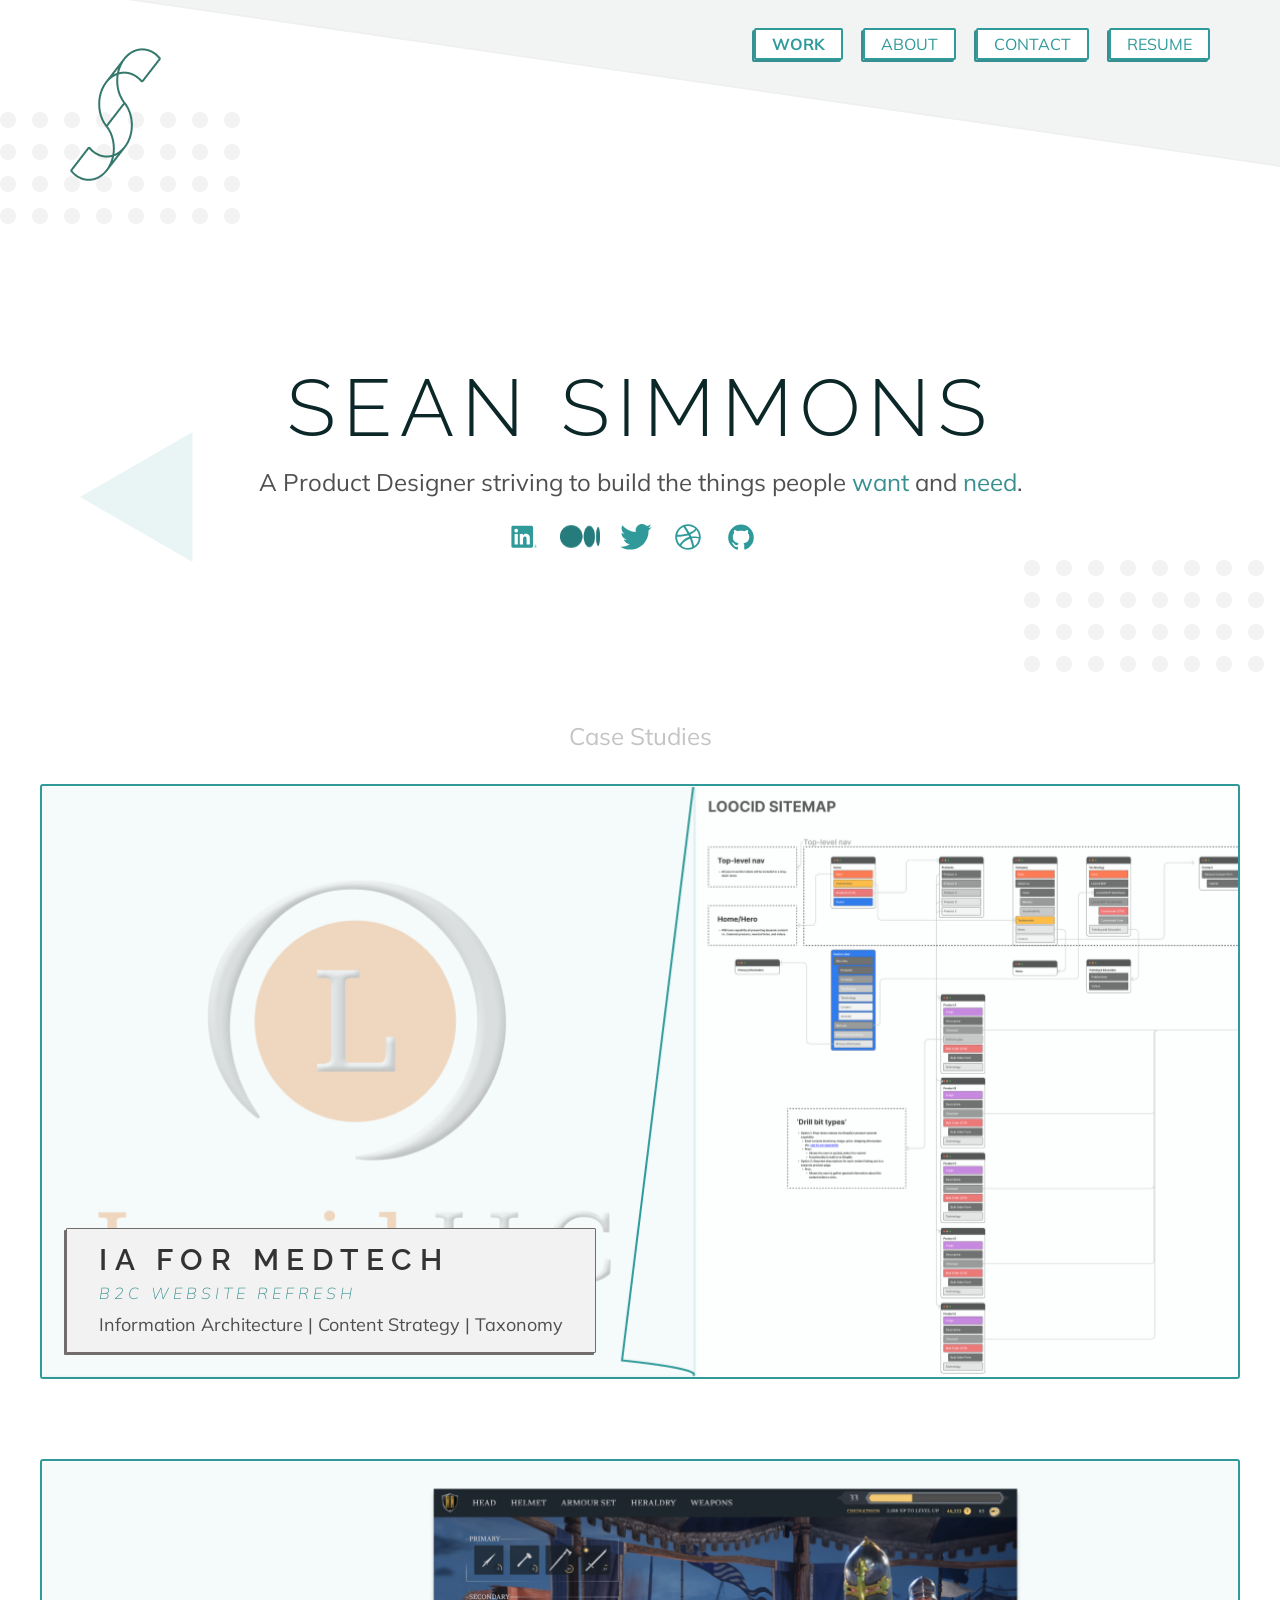
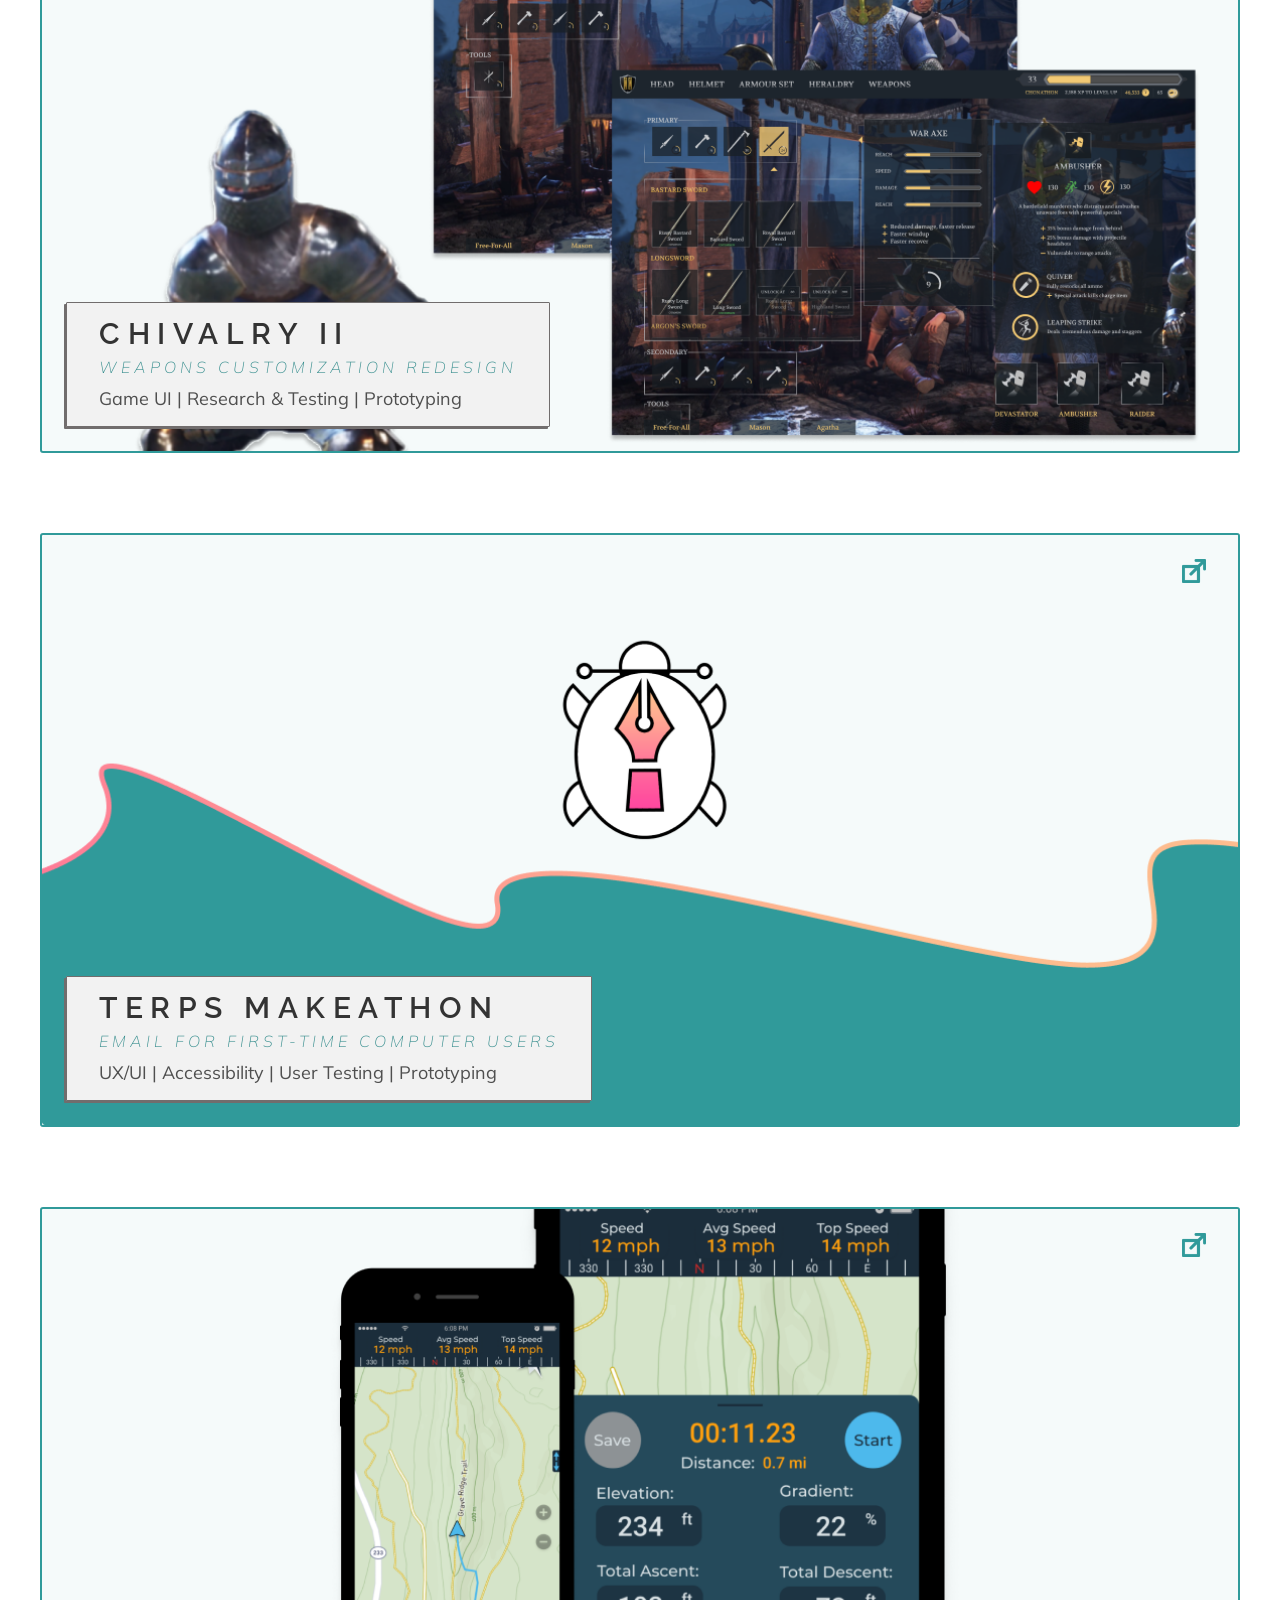
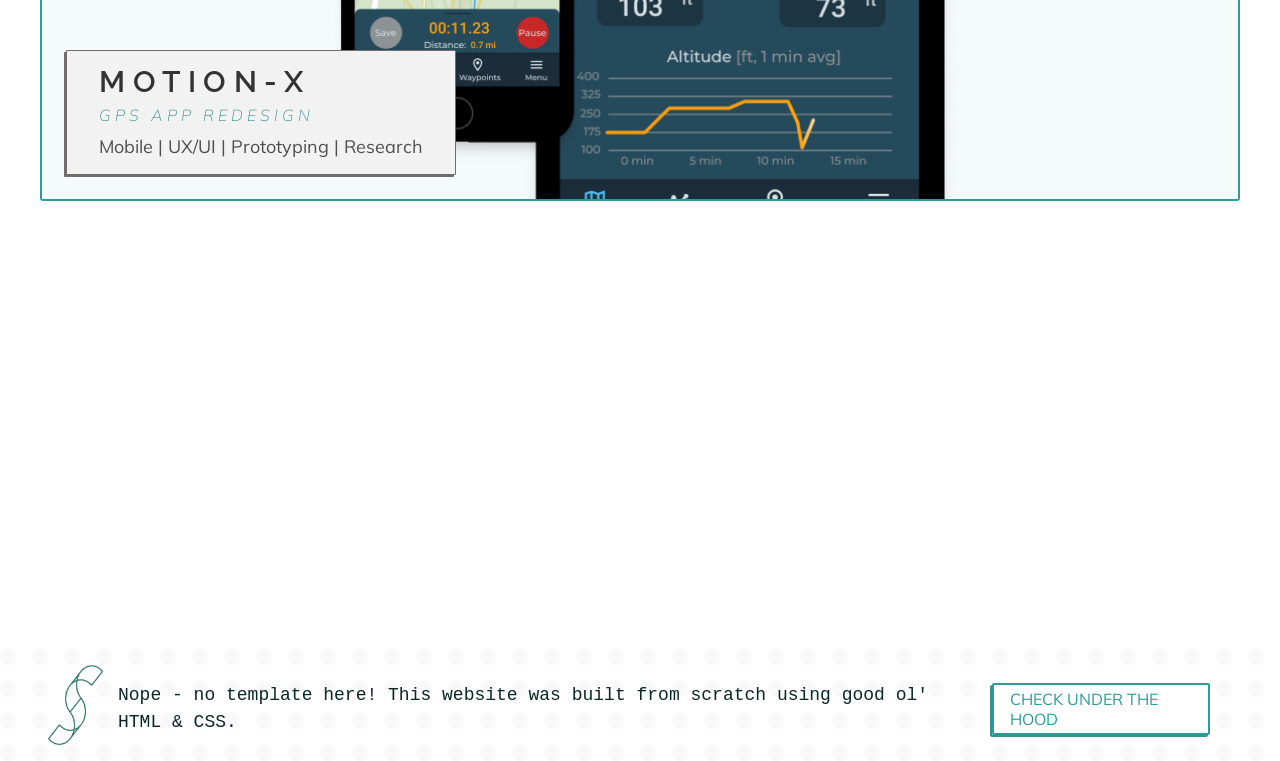
==== index.html @ ad458b0e "loocid thumb" ====
<!DOCTYPE html>
<html lang="en">
    <head>
        <meta charset="UTF-8">
        <meta http-equiv="X-UA-Compatible" content="IE=edge">
        <meta name="viewport" content="width=device-width, initial-scale=1.0, maximum-scale=1.0" />
        <title>Sean's Portfolio</title>
        <link rel="shortcut icon" type="image/jpg" href="assets/images/Worf 32x32.png"/>
        <link rel="stylesheet" href="resources/css/background.css">
        <link rel="stylesheet" href="resources/css/typography.css">
        <link rel="stylesheet" href="resources/css/styles.css">
        <link rel="preconnect" href="https://fonts.googleapis.com">
        <link rel="preconnect" href="https://fonts.gstatic.com" crossorigin>
        <link href="https://fonts.googleapis.com/css2?family=Mulish&family=Raleway&display=swap" rel="stylesheet">
    </head>
    <body>
        <img class="bg-dots" id="a" src="assets/images/background/Dots.svg" alt="">
        <!-- <img class="bg-dots" id="b" src="assets/images/background/Dots.svg" alt=""> -->
        <img class="bg-dots" id="c" src="assets/images/background/Dots.svg" alt="">

      
        <img src="assets/images/backg1round/SmallTriangle.png" class="bg-s-tri" id="e" alt="">
        <!-- <img src="assets/images/background/SmallTriangle.png" class="bg-s-tri" id="f" alt=""> -->
       
        <!-- <img src="assets/images/background/SmallTriangle.png" class="bg-s-tri" id="i" alt=""> -->
       
        <!-- <div class="bg-l-tri" id="g"><img src="assets/images/background/LargeTriangle.svg"   alt=""></div> -->
       
        <!-- <img src="assets/images/background/LargeTriangle.svg" class="bg-l-tri" id="h" alt=""> -->
        <main>
            
            <div class="nav-bg"><img src="assets/images/background/tri-container.svg" alt=""></div>
            <div class="logo from-left">
                <a href="index.html"><img src="assets/images/logos/Form and Flow.png" alt="Logo"></a>
            </div> 
                <div class="header-large from-right">                  
                   
                    <nav>
                        <a href="#work" class="button"><strong>Work</strong></a>
                        <a href="about.html" class="button">About</a>
                        <a href="mailto:seanrobinsimmons@gmail.com" class="button">Contact</a>
                        <a href="Resume/Resume-V2-220222.pdf" target="_blank"class="button">Resume</a>
                    </nav>
                </div>
            
                <div class="header-small from-right">                      <div class="logo">
                    <a href="index.html"><img src="assets/images/logos/Form and Flow.png" alt="Logo"></a>
                </div> 
                    <nav>
                        <a href="#work" class="button"><strong>Work</strong></a>
                        <a href="about.html" class="button">About</a>
                        <a href="mailto:seanrobinsimmons@gmail.com" class="button">Contact</a>
                        <a href="Resume/Porfolio-V2-220222.pdf" target="_blank"class="button">Resume</a>
                    </nav>
                </div>
                   
                <img src="assets/images/background/SmallTriangle.png" class="bg-s-tri" id="d" alt="">
                <div class="wrapper">
               
                <header>
                    <div class="splash from-top">
                        <h1>Sean Simmons</h1>
                        <p>A Product Designer striving to build the things people <span class="accent">want</span> and <span class="accent">need</span>.</p>
                        <div class="external-container">
                            <a class="external linkedin" href="https://www.linkedin.com/in/seanrobinsimmons/" target="_blank">
                            </a>
                            <a class="external medium" href="https://medium.com/@seanrobinsimmons" target="_blank">
                            </a>
                            <a class="external twitter" href="https://www.linkedin.com/in/seanrobinsimmons/" target="_blank">
                            </a>
                            <a class="external dribbble" href="https://dribbble.com/Seanathon" target="_blank"></a>
                            </a>
                            <a class="external github" href="https://github.com/Chonathon" target="_blank">
                            </a>
                        </div>
                    </div>
                </header>

        
        <!-- Case Studies -->
        <div id="work" class="wrapper fade-in">
            <div class="container">
                <p class="work-title">Case Studies</p>
            </div>
        </div>
            <div class="case-studies  fade-in" id="work">
       
    <!-- IAforMedtech -->
    <div id="chiv" class="thumbnail-container">
        <a href="chivalry.html">
            <img class="thumbnail" src="assets/images/CaseStudyThumbs/ia-for-medtech.png" alt="Chivalry 2 Menu Redesign">
            <div class="cs-title-card">
                <h2>IA for MedTech</h2>
                <h3>B2C website refresh</h3>
                <p>Information Architecture | Content Strategy | Taxonomy</p>
            </div>
        </a>
        <div class="cs-title-card-mobile">
            <h2>IA for MedTech</h2>
            <h3>B2C website refresh</h3>
            <p>Game UI | Research & Testing | Prototyping</p>
        </div>

    </div>





    <!-- Chivalry -->
                <div id="chiv" class="thumbnail-container">
                    <a href="chivalry.html">
                        <img class="thumbnail" src="assets/images/CaseStudyThumbs/ChivalryThumb.png" alt="Chivalry 2 Menu Redesign">
                        <div class="cs-title-card">
                            <h2>Chivalry II</h2>
                            <h3>Weapons Customization Redesign</h3>
                            <p>Game UI | Research & Testing | Prototyping</p>
                        </div>
                    </a>
                    <div class="cs-title-card-mobile">
                        <h2>Chivalry II</h2>
                        <h3>Weapons Customization Redesign</h3>
                        <p>Game UI | Research & Testing | Prototyping</p>
                    </div>

                </div>
                <div id="makeathon" class="thumbnail-container">

                    <img src="assets/images/icons/external_link.png" class="external-cs">

                    <a href="https://medium.com/@seanrobinsimmons/2021-terps-makeathon-3b9bfa6f2d5c" target="_blank">

                     

                        <img class="thumbnail" src="assets/images/CaseStudyThumbs/MakeathonThumb.png" alt="2021 Terps Makeathon">
                        <div class="cs-title-card">
                            <h2>Terps Makeathon</h2>
                            <h3>Email for first-time computer users</h3>
                            <p>UX/UI | Accessibility | User Testing | Prototyping</p>
                        </div>
                    </a>
                    <div class="cs-title-card-mobile">
                        <h2>Terps Makeathon</h2>
                        <h3>Email for first-time computer users</h3>
                        <p>UX/UI | Accessibility | User Testing | Prototyping</p>
                    </div>
                </div>
                <div id="motion-x" class="thumbnail-container">

                    <a href="https://medium.com/@seanrobinsimmons/motion-x-gps-redesign-62332f070042" target="_blank">

                        <img src="assets/images/icons/external_link.png" class="external-cs">

                        <img class="thumbnail" src="assets/images/CaseStudyThumbs/MotionXThumb.png" alt="Motion X Redesign">
                        <div class="cs-title-card">
                            <h2>Motion-X</h2>
                            <h3>GPS App Redesign</h3>
                            <p>Mobile | UX/UI | Prototyping | Research</p>
                        </div>
                    </a>
                    <div class="cs-title-card-mobile">
                        <h2>Motion-X</h2>
                        <h3>GPS App Redesign</h3>
                        <p>Mobile | UX/UI | Prototyping | Research</p>
                    </div>
                </div>
            </div>

          
      
        </main>

        
        <footer>

                    
            <a href="index.html"><img src="assets/images/logos/Form and Flow.png" alt="Logo"></a>
        
    
    <div class="container repo">
        
                <p>Nope - no template here! This website was built from scratch using good ol' HTML & CSS.</p>
        
                <a href="https://github.com/Chonathon/portfolio.github.io" class = "button" target="_blank">Check Under the Hood</a>

        </div>
    
    
    
    </footer>
    </body>
</html>
---- resources/css/background.css ----
.nav-bg {
    position: absolute;
    top: 0;
    right: 0;
}


@media screen and (max-width: 1400px) {
    .nav-bg {
      width: 90%;
    }
}
@media screen and (max-width: 1200px) {
    .nav-bg {
        width: 100%;  
    }
}

@media screen and (max-width: 1000px) {
    .nav-bg {
        display: none;
    }
}

    /* add to bottom nav */



.bg-dots {
    background: url("../../assets/images/background/Dots.svg") no-repeat;
    position: absolute;
    overflow: hidden;
    
}

#a {
    top: 7em;
}
#b {
    top: 150em;
}
#c {
    right: 0;
    top: 35em;
}

@media screen and (max-width: 750px) {
    #c {
        right: 0;
        top: 47em;
    }
}

.bg-s-tri {
    background: url("../../assets/images/background/SmallTriangle.svg") no-repeat;
    position: absolute;
    overflow: hidden;
}

#d {
    left: 10em;
    top: 27em;
}
@media screen and (max-width: 1400px) {
    #d {
        left: 5em;
    }
}
@media screen and (max-width: 1200px) {
    #d {
        left:2em;
    }
}
@media screen and (max-width: 1075px) {
    #d {
        display: none;
    }
}

#e {
    right: 10em;
    top: 50em;
}

#f {
    left: 10em;
    top: 127em;

}

#i {
    left: 10em;
    top: 185em;
}

.bg-l-tri {
    background: url("../../assets/images/background/LargeTriangle.svg") no-repeat;
    position: absolute;
    background-size: contain;
    overflow: hidden;
    width: 100%;
}

#g {
    top: 70em;
    left: 35px;
}

#h {
    top: 130em;
    right: 0;
}
---- resources/css/typography.css ----
/*================================================================
Typography */
h1, h2, h3, h4, h5, p {
    line-height: 0;
    margin: 0;

}

a {
    font-family: "Mulish";
    text-decoration: none;
}

h1 {
    position:relative;
    display: inline-block;
    font-family: "Raleway";
    font-weight: 300;
    color: #0C2727;
    text-transform: uppercase;
    font-size: 5em;
    line-height: 1em;
    letter-spacing: .1em;
    margin-bottom: .2em;
    text-align: center;
}

h2 {
    font-family: "Raleway";
    text-transform: uppercase;
    font-weight: 600;
    font-size: 1.875em;
    letter-spacing: .175em;
    line-height: 1em;
    color: #333;
}

/* h3 {
    font-family: "Mulish";
    font-weight: lighter;
    text-transform: uppercase;
    letter-spacing: .25em;
    color: #398F8F;
    font-size: 1em;
    line-height: 1.5em;

} */

h3 {
    font-family: "Mulish";
    font-weight: 600;
    font-style: italic;
    text-transform: none;
    letter-spacing: 0;
    color: #398F8F;
    font-size: 1.125em;
    margin-bottom: .5em;
    line-height: 1.5em;

}

h4 {
    font-family: "Mulish";
    font-size: 1.5em;
    color: #398F8F;
    font-style: italic;
    font-weight: 600;
    margin-bottom: .2em;
    line-height: 1.5em;
}

h5 {
    font-family: "Mulish";
    font-size: 1.25em;
    line-height: 1.5em;
    font-weight: 600;
    font-style: italic;
    color: #4F4F4F;
}

p {
    font-family: "Mulish";
    font-size: 1.125em;
    line-height: 1.5em;
    color: #4F4F4F;
}

li {
    font-family: "Mulish";
    font-size: 1.125em;
    line-height: 1.5em;
    color: #4F4F4F;
}
---- resources/css/styles.css ----
/*  */
/* Global */


html {
    box-sizing: border-box;
    scroll-behavior: smooth;
  }
  *,
  *:before,
  *:after {
    box-sizing: inherit;
    margin: 0;
    padding: 0;
    
  }

body {

    font-family: Arial;
    overflow-x: hidden;
    -webkit-font-smoothing: antialiased;
 
}

main {
    position: relative;
    margin-bottom: 10em;
    
}

.button {
    display: flex;
    justify-content: space-around;
    align-items: center;
    padding: 4px 16px 4px 16px;
    color: #309A9A;
    background-color: #fff;
    border: 2px solid #309A9A;
    border-radius: 2px;
    text-transform: uppercase;
    text-decoration: none;
    box-shadow: -2px 2px 0 -2px#C3D3D3, -2px 2px 0 #398F8F;
    z-index: 999;
}

.button:hover {
    transform: translateX(-.5px) translateY(.5px);
    box-shadow: -1.5px 1.5px 0 -2px#C3D3D3, -1.5px 1.5px 0 #398F8F;
}
.button:active {
    transform: translateX(-2px) translateY(2px);
    box-shadow: none;
}

.tooltip {
    position: relative;
  }
  
  /* Tooltip text */
  .tooltip .tooltiptext {
    visibility: hidden;
    display: flex;
    justify-content: center;
    align-items: center;
    padding: 8px 16px 8px 16px;
    background-color: #fff;
    border: 2px dotted #0C2727;
    color: #0C2727;
    border-radius: 2px;
    text-transform: none;
    width: 200px;
   
    position: absolute;
    z-index: 1;
    top: 2.5em;
    left: 0;
  }
  
  .tooltip:hover .tooltiptext {
    visibility: visible;
    transition-delay: .4s;
  }



/*================================================================
Typography */
h1, h2, h3, h4, h5, p {
    line-height: 0;
    margin: 0;

}

a {
    font-family: "Mulish";
    text-decoration: none;
}

h1 {
    position:relative;
    display: inline-block;
    font-family: "Raleway";
    font-weight: 300;
    color: #0C2727;
    text-transform: uppercase;
    font-size: 5em;
    line-height: 1em;
    letter-spacing: .1em;
    margin-bottom: .2em;
    text-align: center;
}

h2 {
    font-family: "Raleway";
    text-transform: uppercase;
    font-weight: 600;
    font-size: 1.875em;
    letter-spacing: .25em;
    line-height: 1em;
    color: #333;
}

h3 {
    font-family: "Mulish";
    font-weight: lighter;
    text-transform: uppercase;
    letter-spacing: .25em;
    color: #398F8F;
    font-size: 1em;
    line-height: 1.5em;

}

h4 {
    font-family: "Mulish";
    font-size: 1.5em;
    color: #398F8F;
    font-style: italic;
    font-weight: 600;
    margin-bottom: .2em;
    line-height: 1.5em;
}

p {
    font-family: "Mulish";
    font-size: 1.125em;
    line-height: 1.5em;
    color: #4F4F4F;
}

/*================================================================
Animation*/

/* .slide-in {
    animation-name: slide-in;
    animation-duration: 1500ms;
    transform: translateX(0px);
    animation-timing-function: cubic-bezier(.795,0,.035,1);
    transition: all 1500ms cubic-bezier(.795,0,.035,1);
   
}  */

@keyframes slide-in {
    from {
        opacity: 0;
    }

    to {
        opacity: 1;
    }
}

.from-left {
    animation-name: from-left;
    animation-duration: 1500ms;
    animation-timing-function: cubic-bezier(.795,0,.035,1);
}

@keyframes from-left {
    from {
        opacity: 0;
        transform: translateX(-10vw);
  
    }

    to {
        transform: translateX(0vw);
        opacity: 1;
    }
}


.from-top {
    animation-name: from-top;
    animation-duration: 1500ms;
    animation-timing-function: cubic-bezier(.795,0,.035,1);
}

@keyframes from-top {
    from {
        opacity: 0;
        transform: translateY(-10vw);
  
    }

    to {
        transform: translateY(0vw);
        opacity: 1;
    }
}

.from-right {
    animation-name: from-right;
    animation-duration: 1500ms;
    animation-timing-function: cubic-bezier(.795,0,.035,1);
}

@keyframes from-right {
    from {
        opacity: 0;
        transform: translateX(10vw);
  
    }

    to {
        transform: translateX(0vw);
        opacity: 1;
    }
}

.fade-in {
    animation-name: fade-in;
    animation-duration: 1500ms;
    animation-timing-function: cubic-bezier(.795,0,.035,1);
}

@keyframes fade-in {
    from {
        opacity: 0;

  
    }

    to {
        opacity: 1;
    }
} 

/* =================================================================
Desktop */

.accent {
    color:#398F8F;
} 


.wrapper {
    margin-bottom: 6em;
}

.container {
    display: flex;
    justify-content: center;
    align-items: center;
}

.header-large {
    display: flex;
    justify-content: flex-end;
    align-items: center;
    padding: 32px 70px 24px 0px;
    height: 5em;
    width: 100%;
    z-index: 999;
}


.header-small {
    display: none;
}

.cs-title-card-mobile {
    display: none;
}

.logo {
    position: absolute;
    top: 3em;
    left: 70px;
}



nav {
    display: flex;
    height: auto;
    justify-content: space-between;
    align-items: center;

}

nav > a {
    margin-right: 1.25em;
}

nav a:last-of-type {
    margin-right: 0;
}



/* Splash */
header {
    height: 12em;
    position: relative;
    display: flex;
    flex-direction: column;
    align-items: center;
    margin-top: 18em;
    margin-bottom: 8em;
}
.splash {
    position: absolute;
    display: flex;
    flex-direction: column;
    align-items: center;
}

.spash > * {
    margin-bottom: 3em;
}

.splash h1 {
    position:relative;
    display: inline-block;
    font-family: "Raleway";
    font-weight: 300;
    color: #0C2727;
    text-transform: uppercase;
    font-size: 5em;
    letter-spacing: .1em;
    margin-bottom: .2em;
    text-align: center;
}

.splash p {
    font-family: "Mulish";
    line-height: 1.5em;
    font-family: "Mulish";
    font-size: 1.5em;
    color: #4F4F4F;
    margin-bottom: .2em;
    text-align: center;
}


.external-container {
    margin-top: 1em;
}
.external {
    display: inline-block;
    width: 2em;
    height: auto;
    padding: 1em 1em;
    margin-right: 1em;
    transition: .2s;
    overflow: visible;
}
.external:hover {
    transform: translateY(-1px);
}

.linkedin {
    background: url('../../assets/images/logos/LinkedInLogo-Default.svg');
    background-position: center;
    background-size: cover;
}

.linkedin:hover {
    background-image: url('../../assets/images/logos/LinkedInLogo-Hover.svg');
}

.medium {
    background: url('../../assets/images/logos/MediumLogo-Default.svg');
    background-position: center;
    background-size: contain;
    background-repeat: no-repeat;
    width: 2.5em;
}

.medium:hover {
    background-image: url('../../assets/images/logos/MediumLogo-Hover.svg');
    background-position: center;
    background-size: contain;
    background-repeat: no-repeat;

}

.twitter {
    background: url('../../assets/images/logos/TwitterLogo-Default.svg');
    background-position: center;
    background-size: contain;
    background-repeat: no-repeat;
}

.twitter:hover {
    background-image: url('../../assets/images/logos/TwitterLogo-Hover.svg');

}

.dribbble{
    background: url('../../assets/images/logos/DribbbleLogo-Default.svg');
    background-position: center;
    background-size: cover;
}

.dribbble:hover {
    background-image: url('../../assets/images/logos/DribbbleLogo-Hover.svg');

}

.github {
    background: url('../../assets/images/logos/GitHubLogo-Default.svg');
    background-position: center;
    background-size: cover;
}

.github:hover {
    background-image: url('../../assets/images/logos/GitHubLogo-Hover.svg');
}

        

.work-title {
    font-size: 1.5em;
    color: #C4C4C4;
    letter-spacing: .05;
    margin-bottom: -4em;
    
    
}


/*================================================================
/* Case studies */

.case-studies {
    display: flex;
    flex-direction: column;
    align-items: center;
    justify-content: center;
}

.case-studies > .thumbnail-container {
    margin-bottom: 5em;
}


#motion-x {
    margin-right: 0;
}


.thumbnail-container {
    box-sizing: border-box;
    position: relative;
    max-width: 1200px;
    width: 100%;
    height: auto;
    display: block;
    overflow: hidden;
    
    background-color: white;
    border: 2px solid #309A9A;
    border-radius: 3px;
 }

 /* .thumbnail-container:hover {
    transform: translateX(2px) translateY(-2px);
    box-shadow: -2px 2px #309A9A
 } */

.cs-title-card {
    box-sizing: border-box;
    position: absolute;
    width: auto;
    height: auto;
    bottom: 1.5em;
    left: 1.5em;
    display: flex;
    flex-direction: column;
    justify-content: space-around;
    background-color: #F2F2F2;
    border: 1px solid #716D6D;
    border-radius: 1px;
    box-shadow: -2px 2px 0 #716D6D;
    padding: 1em 2em .875em 2em;
}

.cs-title-card h2,
.cs-title-card h3 {
    margin-bottom: 6px;
}

.thumbnail {
    width: 101%;
    height: auto;
    object-fit: cover;
    position: relative;
    cursor: pointer;
    display: block;
    overflow: hidden;
 }

 .thumbnail-container {
     position: relative;
 }

.thumbnail-container img {
    transition-duration: 350ms;
}

.external-cs {
    position: absolute;
    top: 1.5em;
    right: 2em;
    z-index: 999;
    /* background: url("../../assets/images/icons/external_link.png"); */
    object-fit: contain;
    object-position: center;
    width: 1.5em;
    height: auto;
}


 .thumbnail-container:hover img {
    transform: scale(1.03);
    transition-duration: 250ms;
    transition-delay: 100ms;
 }




footer {
    display: flex;
    justify-content: center;
    align-items: center;
    position: relative;
    width: 100%;
    height: 112px;
    margin-top: 23em;
    padding: 1em 70px 0 70px;
    background: url('../../assets/images/background/Dots.svg') repeat;
 }

footer .container {
    margin-bottom: .5em;
    margin-left: 3em;
}

footer a img {
    position: absolute;
    left: 3em;
    top: 1em;
    height: 80px;
    width: auto;
    margin-right: 2em;
}

 footer p {
     font-family: 'Courier New', Courier, monospace;
     color: #0C2727;
     margin-right: 1em;
 }
/*================================================================
Tablet*/

@media screen and (max-width: 800px) {
    .header-large {
        display: none;
    }

 
    .logo {
        top: .5em;
        left: 20px;
    }
    .logo img {
        height: 80px;
        width: auto;
      
    }

    header {
        margin-top: 5em;
    }

    .splash {
        
        margin-bottom: 5em;
    }


    footer .container {
        flex-direction: column;
        justify-content: space-between;
    }
    
    .header-small {
        display: flex;
        justify-content: flex-end;
        align-items: center;
        padding: 32px 35px 24px 35px;
        height: 5em;
        width: 100%;
        z-index: 999;
    }


}


/*================================================================
Mobile*/
@media screen and (max-width: 600px) {
    
    .repo {
        display: none;
    }
    .logo {
        display: none;
    }

    .header-small {
        justify-content: space-around;
        padding: 0;
        margin: 0;
        height: 5em;
        width: 100%;
        z-index: 999;
    } 
   

    .splash {
        margin-bottom: 5em;
    }

    .cs-title-card {
        display: none;
    }

    .cs-title-card-mobile {
        display: block;
        box-sizing: border-box;
        width: auto;
        height: auto;
        display: flex;
        flex-direction: column;
        justify-content: space-around;
        border-radius: 1px;
        margin: 1em 0 1em .5em;
    }

    .cs-title-card h2 {
        font-size: 1.25em;
    }

    .thumbnail-container {
        margin-bottom: 3em;
    }

}

@media screen and (max-width: 450px) {
    /* .splash {
        margin-top: 5em;
        margin-bottom: 5em;
    } */

    Header {

    }

    .splash h1 {
        font-size: 3em;

    }

    .cs-title-card {
        display: none;
    }

    .cs-title-card-mobile {
        display: block;
        box-sizing: border-box;
        width: auto;
        height: auto;
        display: flex;
        flex-direction: column;
        justify-content: space-around;
        border-radius: 1px;
        margin: 1em 0 1em .5em;
    }

    .cs-title-card-mobile h2 {
        font-size: 1.25em;
    }
}
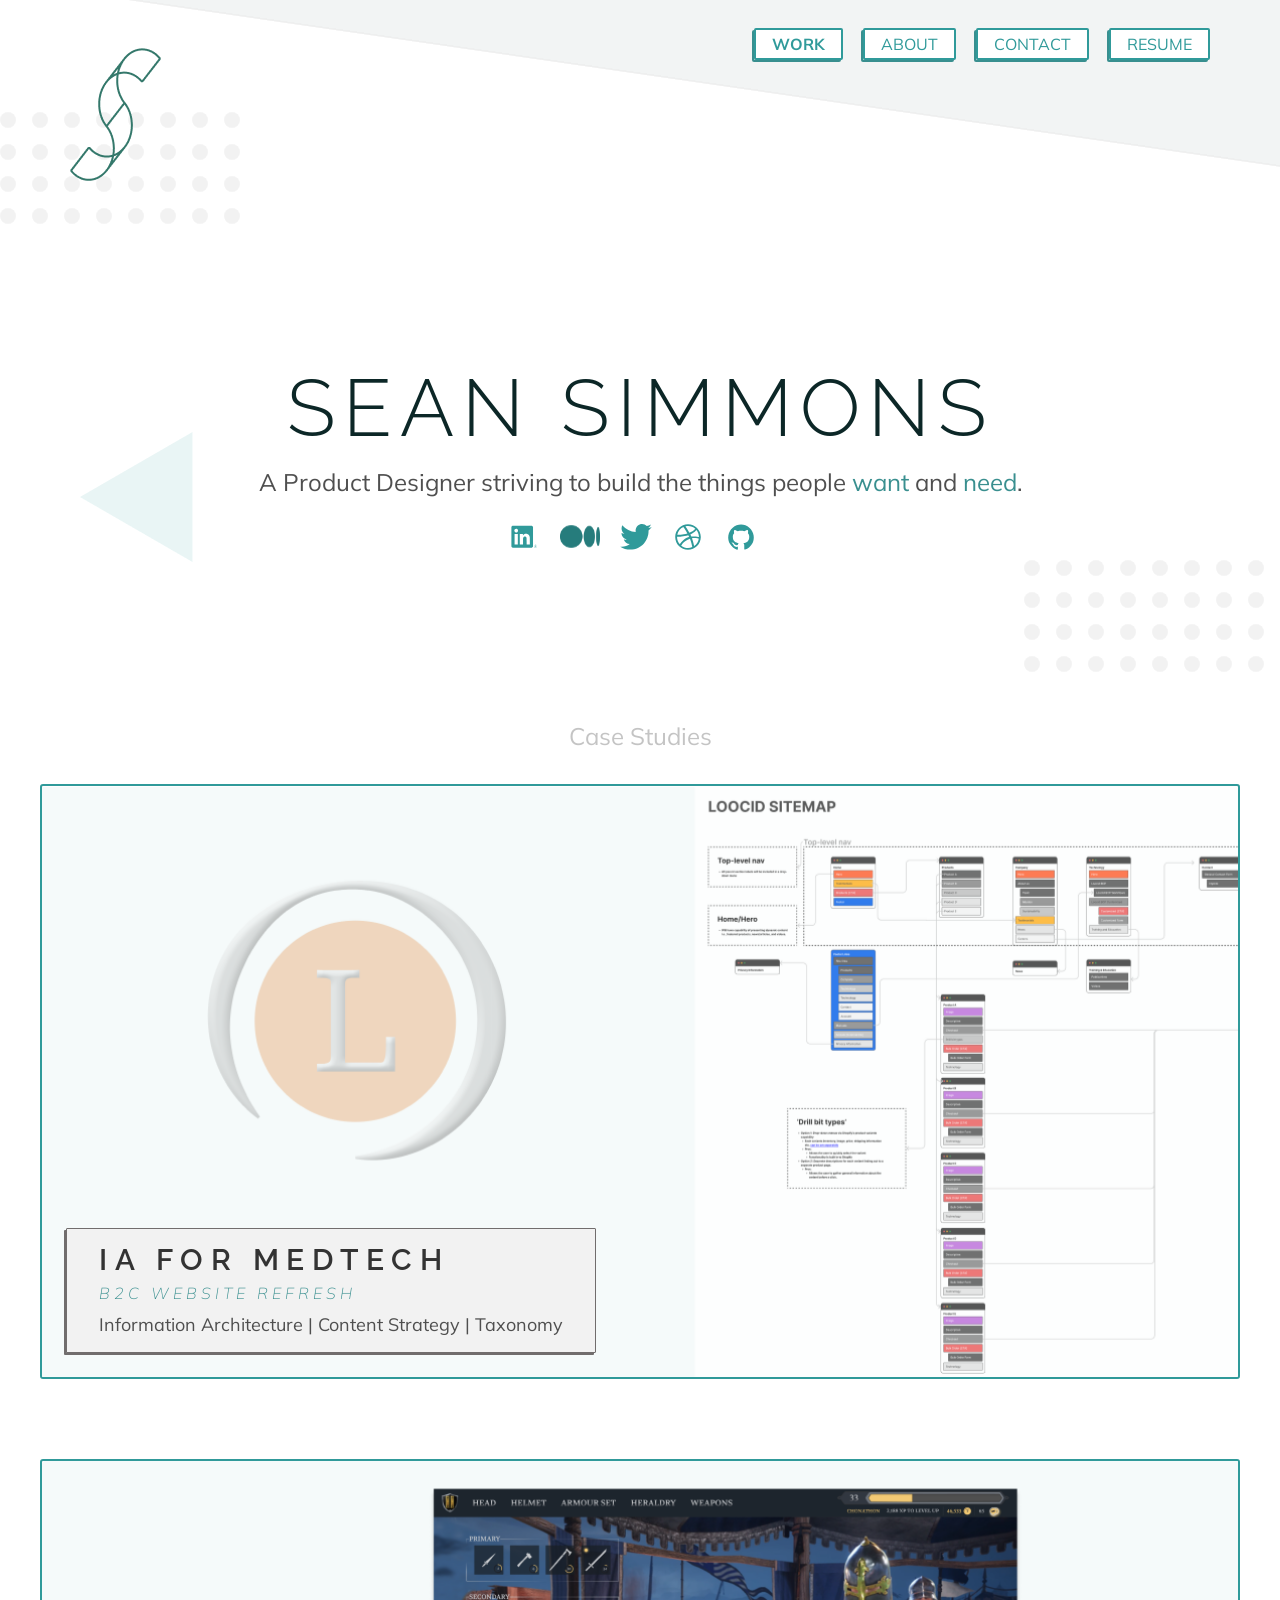
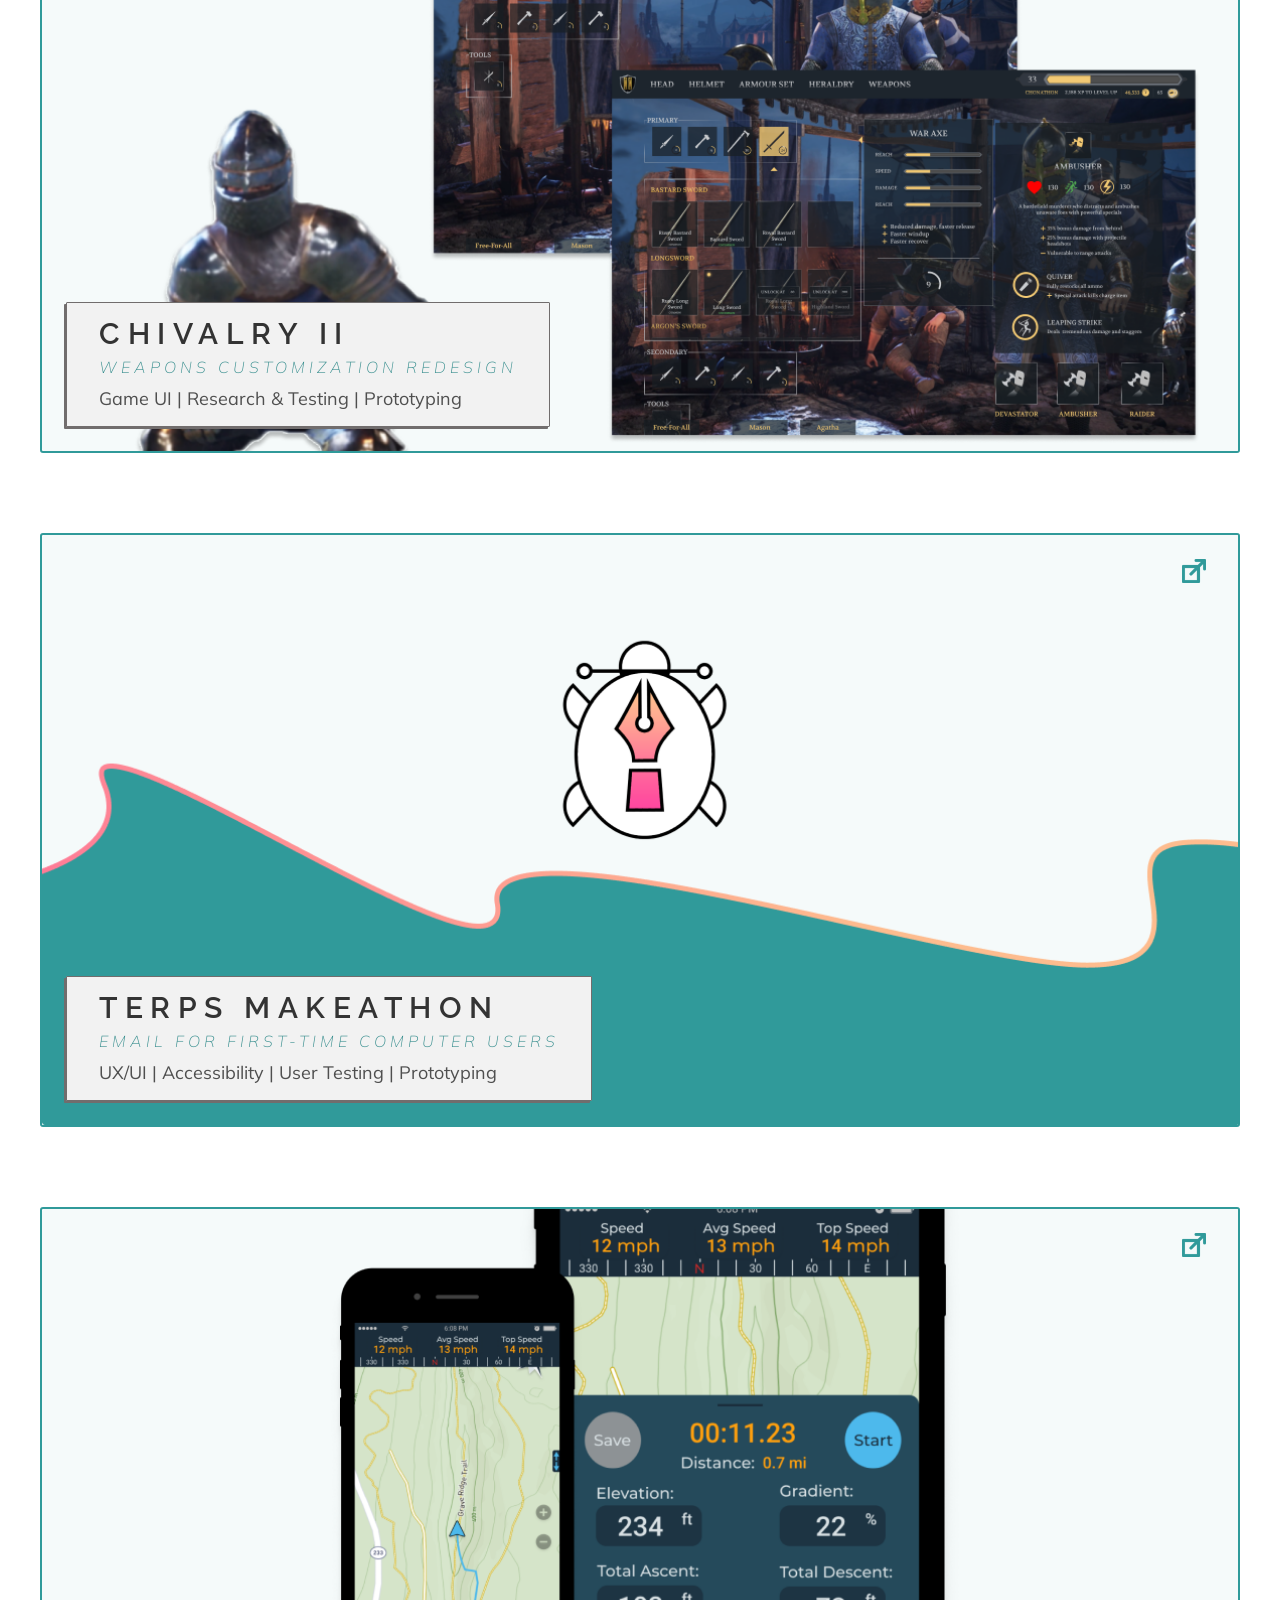
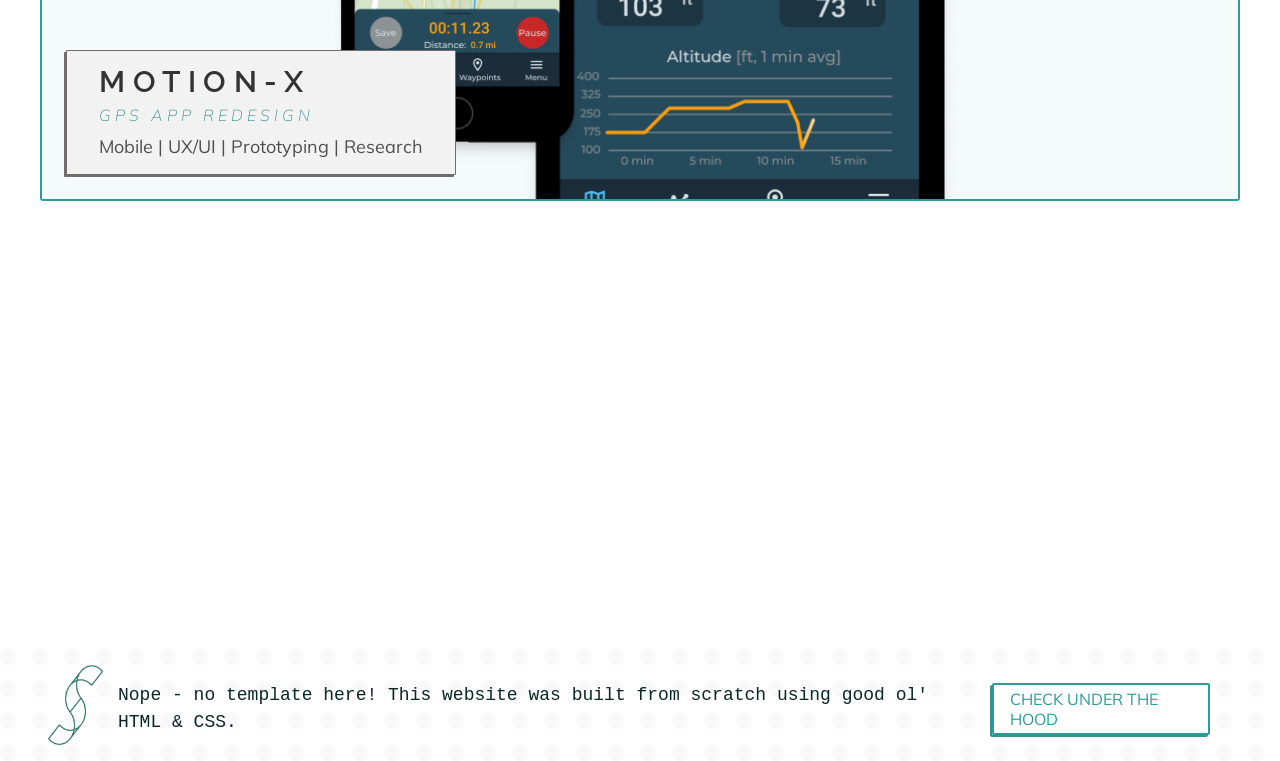
==== commit 71d7adf0: "fixed broken images" ====
--- a/index.html
+++ b/index.html
@@ -87,7 +87,7 @@
        
     <!-- IAforMedtech -->
     <div id="chiv" class="thumbnail-container">
-        <a href="chivalry.html">
+        <a href="IAforMedtech.html">
             <img class="thumbnail" src="assets/images/CaseStudyThumbs/ia-for-medtech.png" alt="Chivalry 2 Menu Redesign">
             <div class="cs-title-card">
                 <h2>IA for MedTech</h2>
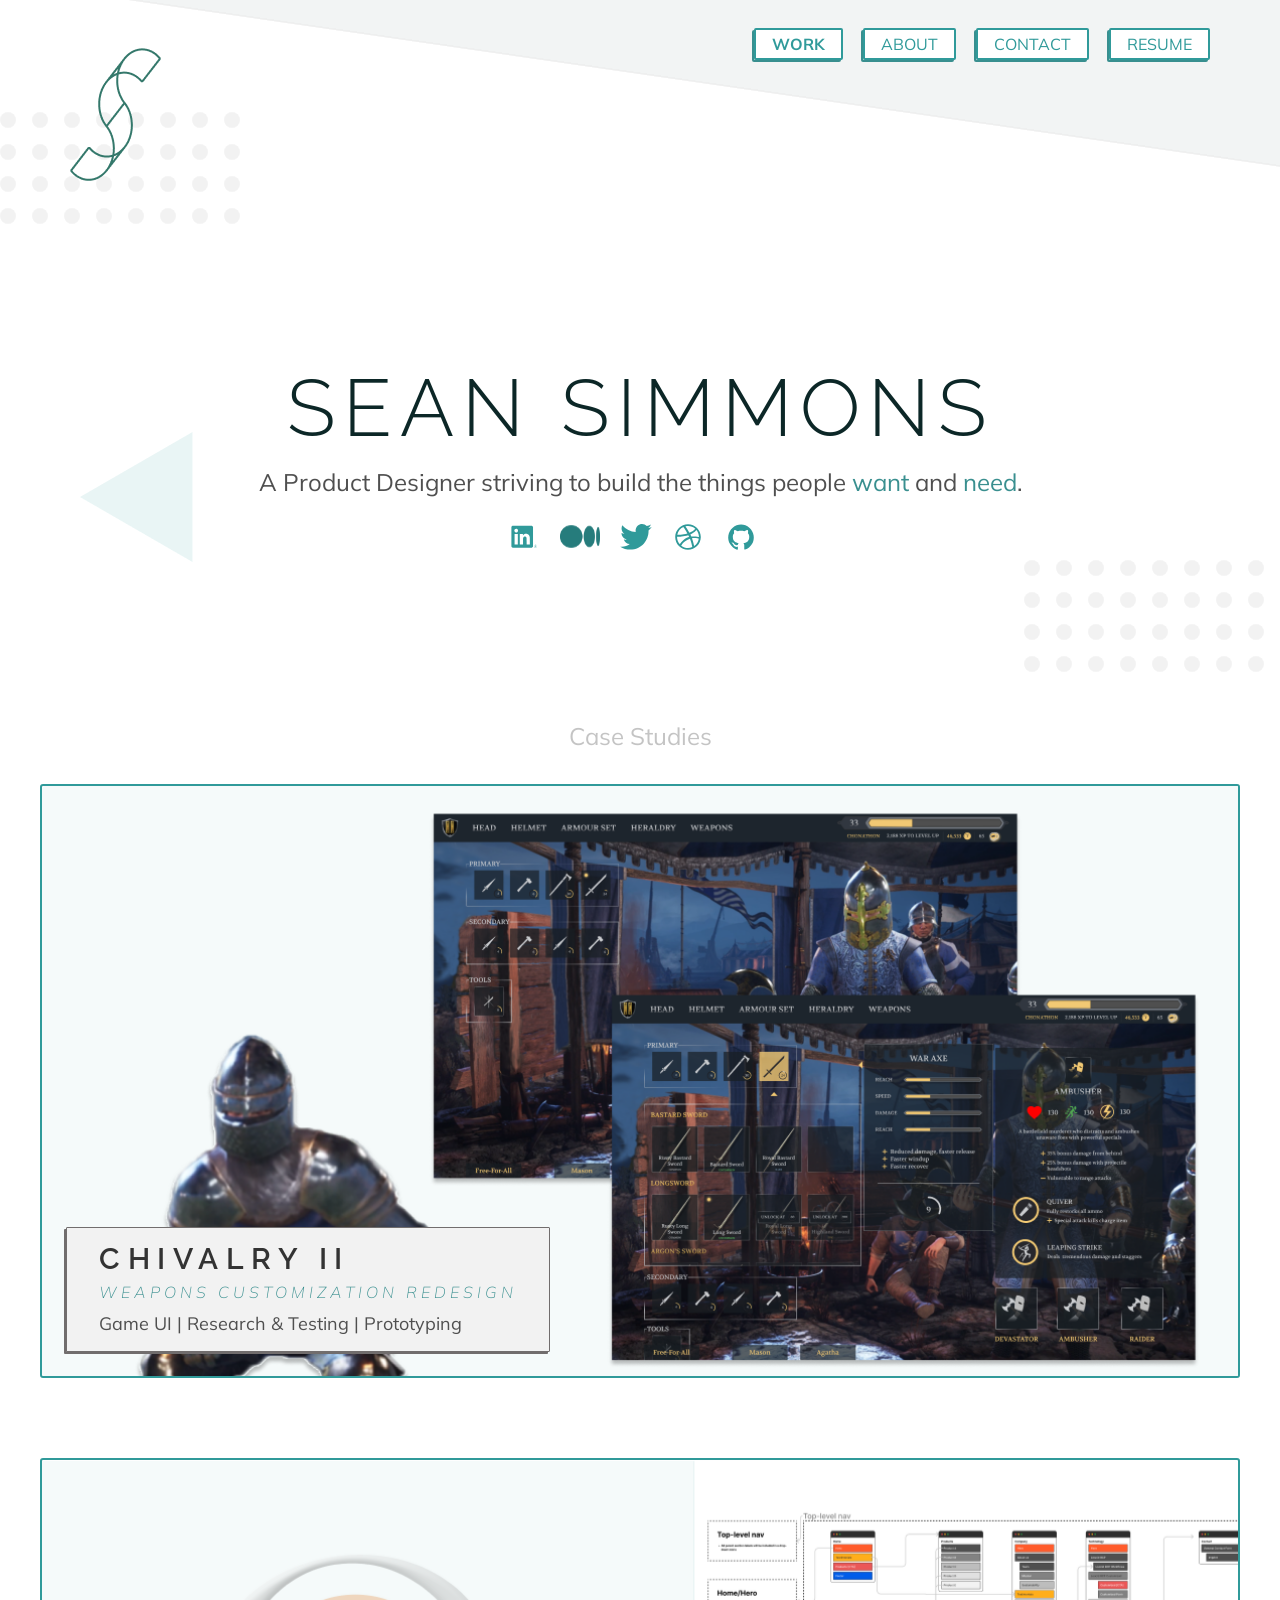
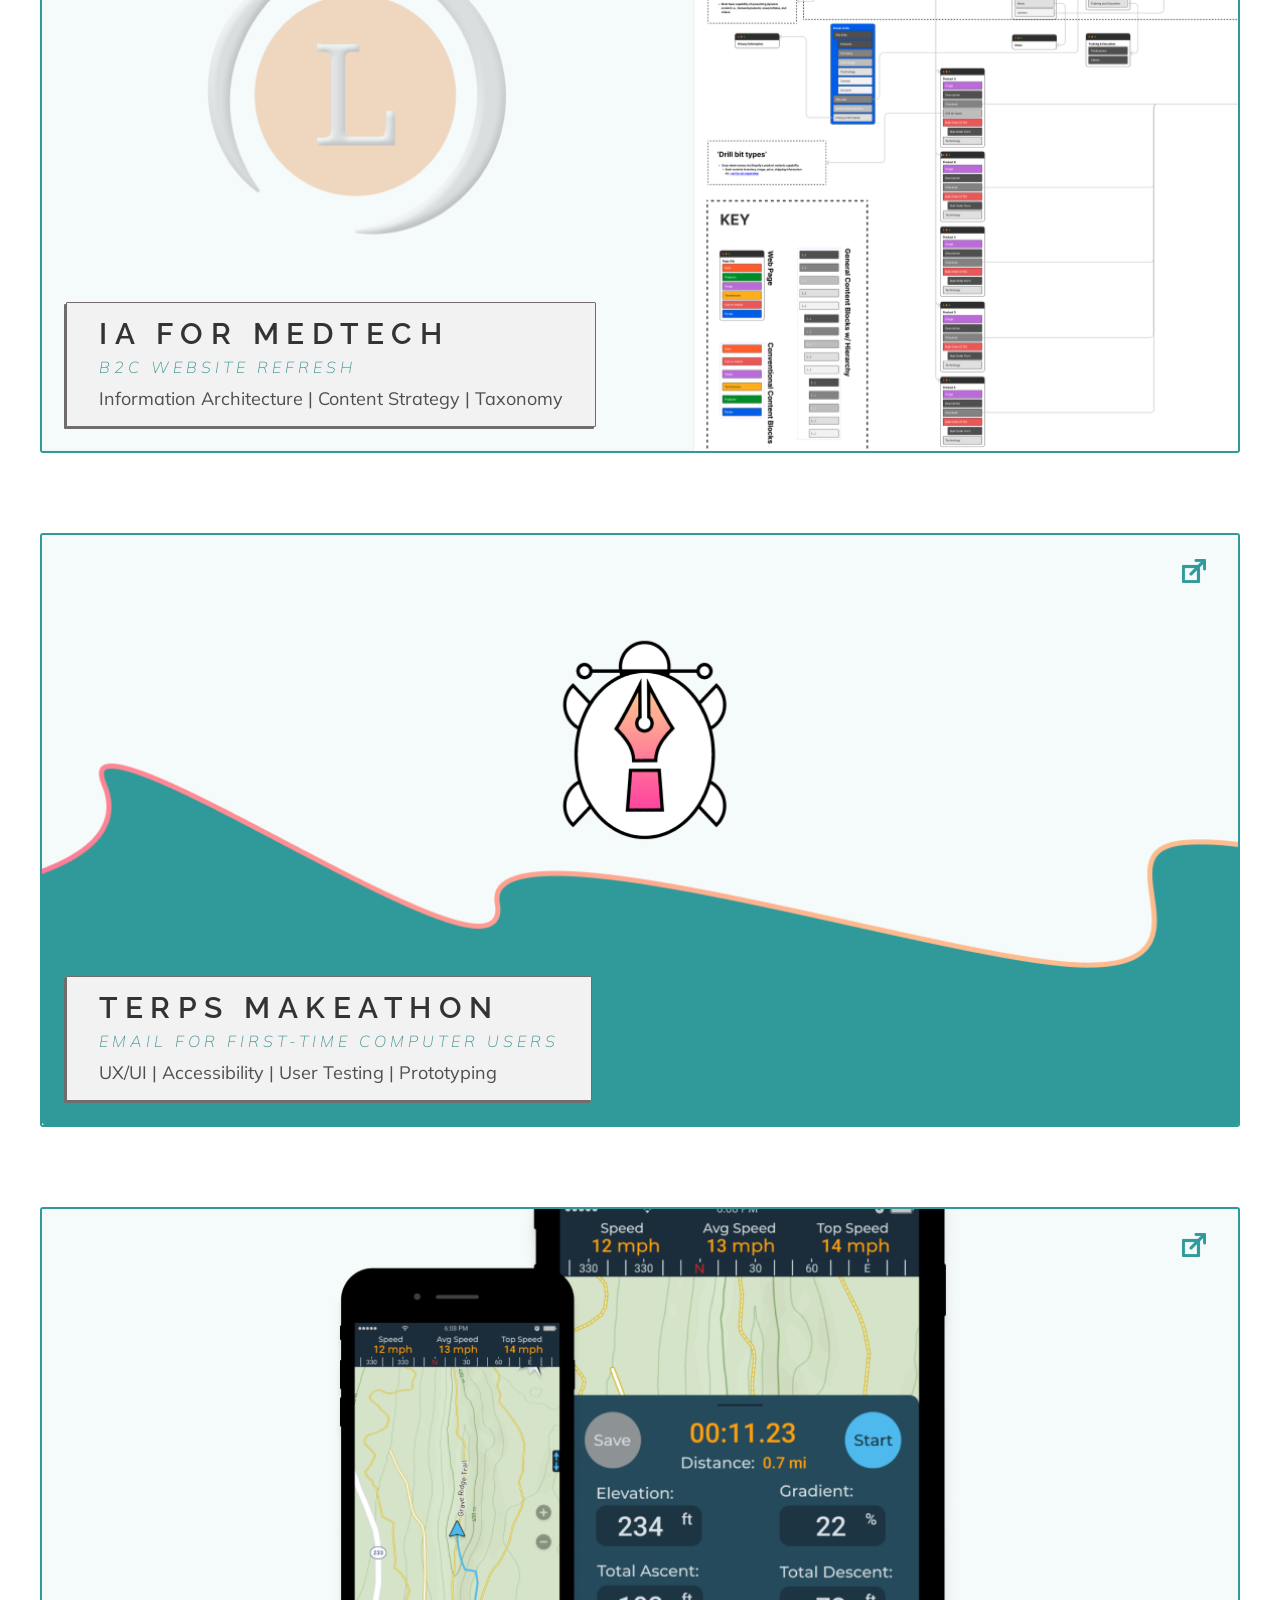
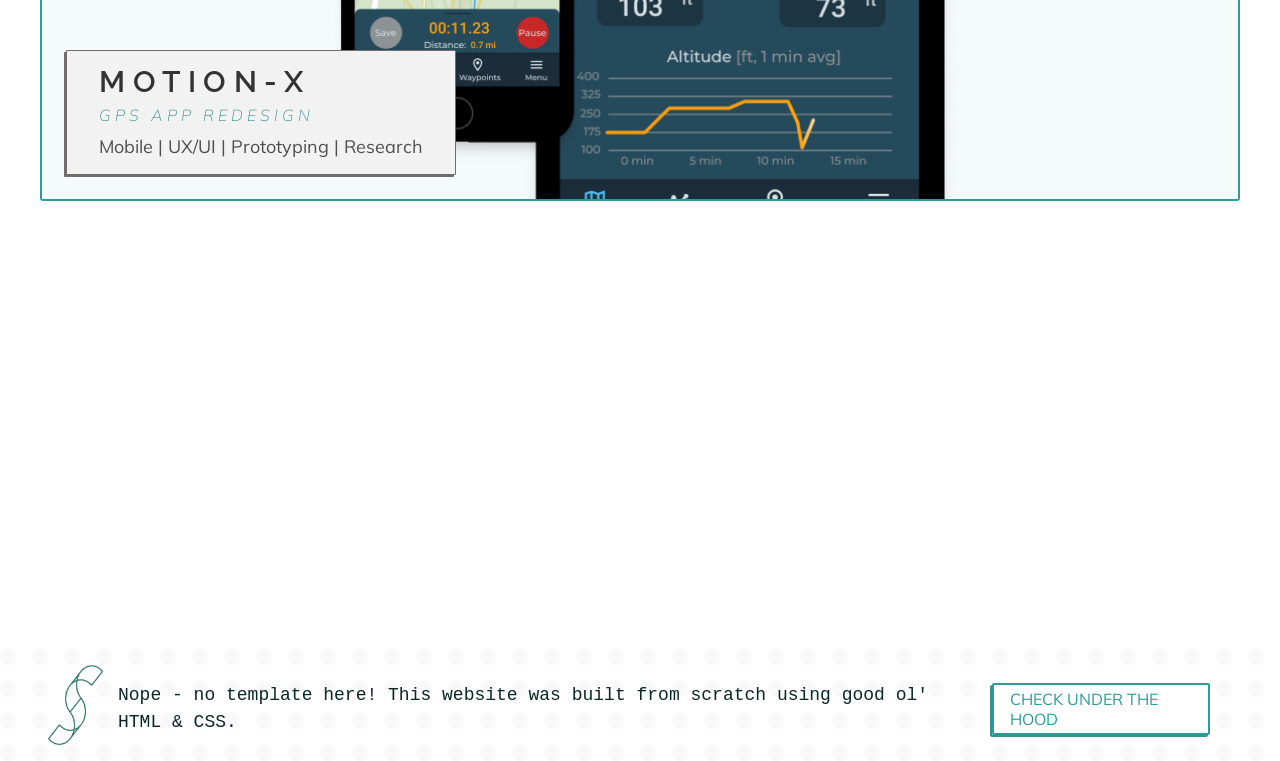
==== commit f35b867f: "changed order of case studies" ====
--- a/index.html
+++ b/index.html
@@ -84,6 +84,24 @@
             </div>
         </div>
             <div class="case-studies  fade-in" id="work">
+
+    <!-- Chivalry -->
+    <div id="chiv" class="thumbnail-container">
+        <a href="chivalry.html">
+            <img class="thumbnail" src="assets/images/CaseStudyThumbs/ChivalryThumb.png" alt="Chivalry 2 Menu Redesign">
+            <div class="cs-title-card">
+                <h2>Chivalry II</h2>
+                <h3>Weapons Customization Redesign</h3>
+                <p>Game UI | Research & Testing | Prototyping</p>
+            </div>
+        </a>
+        <div class="cs-title-card-mobile">
+            <h2>Chivalry II</h2>
+            <h3>Weapons Customization Redesign</h3>
+            <p>Game UI | Research & Testing | Prototyping</p>
+        </div>
+
+    </div>
        
     <!-- IAforMedtech -->
     <div id="chiv" class="thumbnail-container">
@@ -103,27 +121,7 @@
 
     </div>
 
-
-
-
-
-    <!-- Chivalry -->
-                <div id="chiv" class="thumbnail-container">
-                    <a href="chivalry.html">
-                        <img class="thumbnail" src="assets/images/CaseStudyThumbs/ChivalryThumb.png" alt="Chivalry 2 Menu Redesign">
-                        <div class="cs-title-card">
-                            <h2>Chivalry II</h2>
-                            <h3>Weapons Customization Redesign</h3>
-                            <p>Game UI | Research & Testing | Prototyping</p>
-                        </div>
-                    </a>
-                    <div class="cs-title-card-mobile">
-                        <h2>Chivalry II</h2>
-                        <h3>Weapons Customization Redesign</h3>
-                        <p>Game UI | Research & Testing | Prototyping</p>
-                    </div>
-
-                </div>
+<!-- Makeathon -->
                 <div id="makeathon" class="thumbnail-container">
 
                     <img src="assets/images/icons/external_link.png" class="external-cs">
@@ -145,6 +143,8 @@
                         <p>UX/UI | Accessibility | User Testing | Prototyping</p>
                     </div>
                 </div>
+
+<!-- MotionX -->
                 <div id="motion-x" class="thumbnail-container">
 
                     <a href="https://medium.com/@seanrobinsimmons/motion-x-gps-redesign-62332f070042" target="_blank">
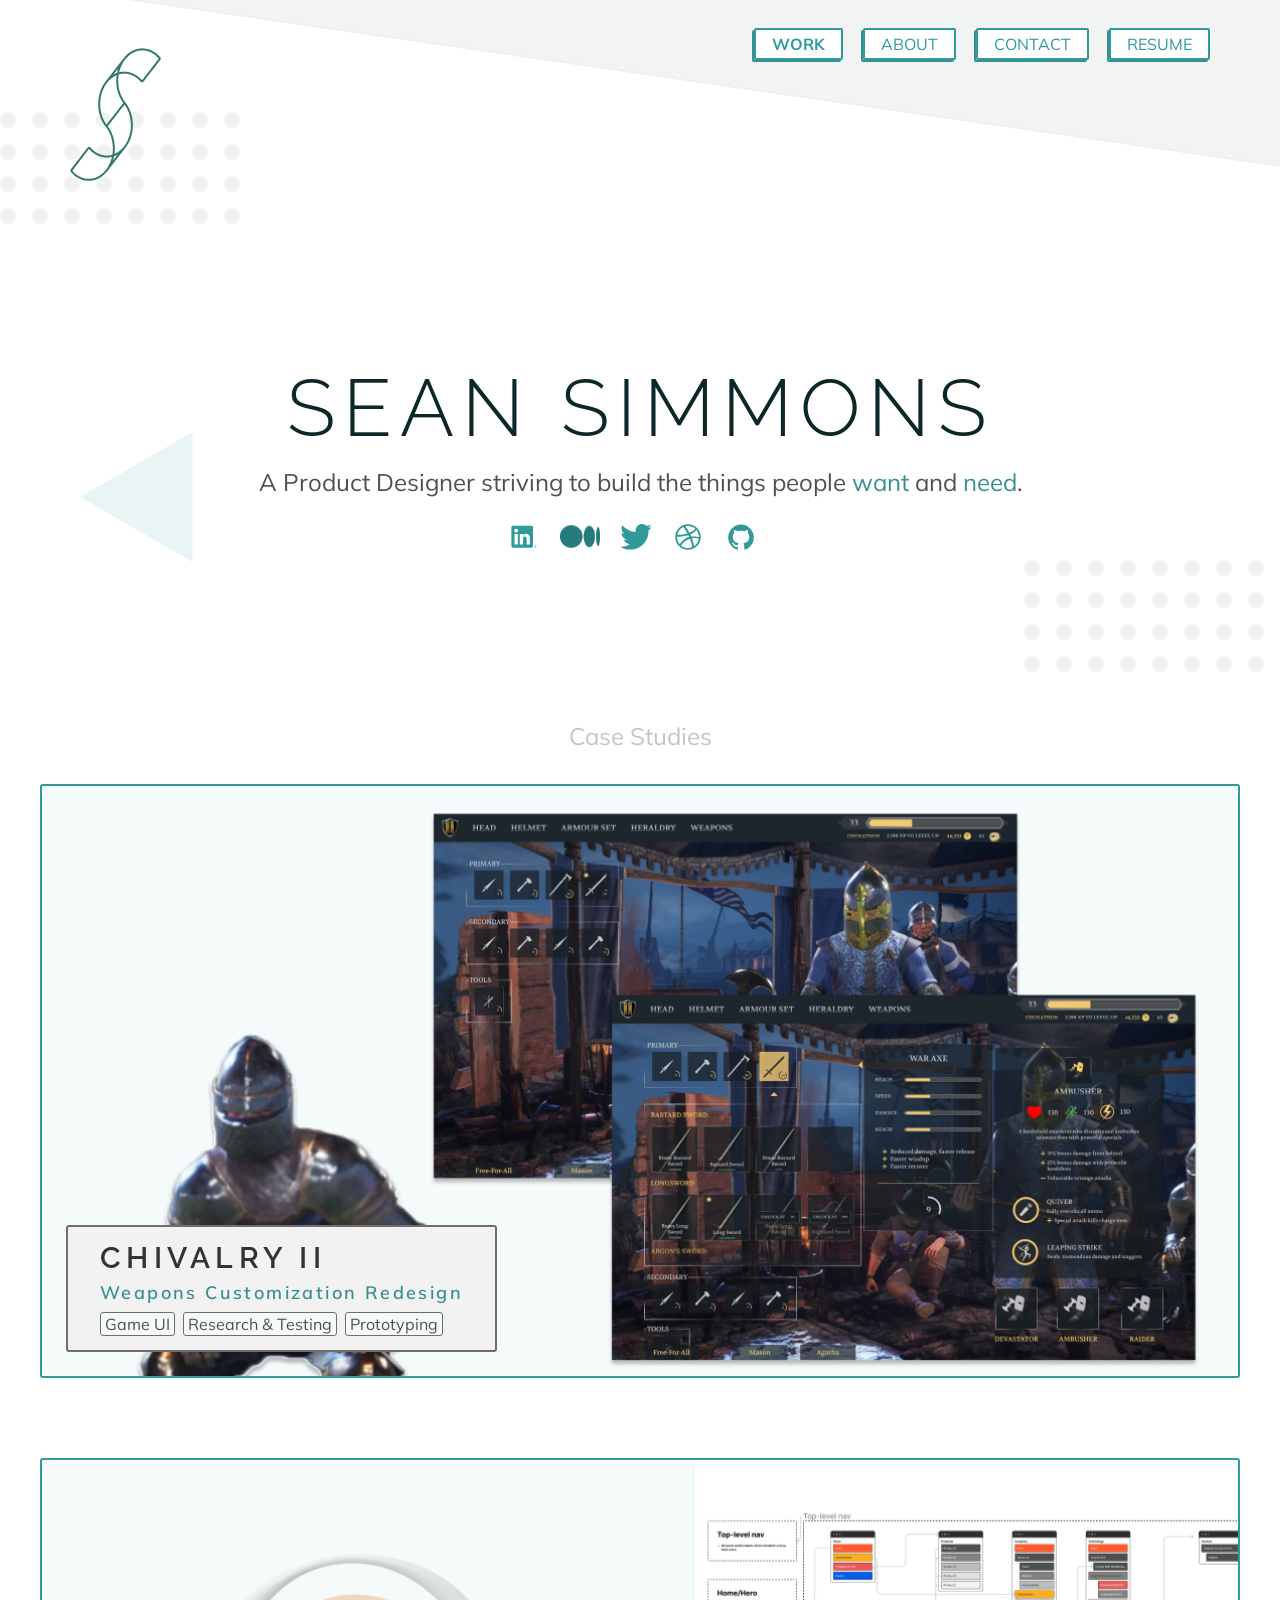
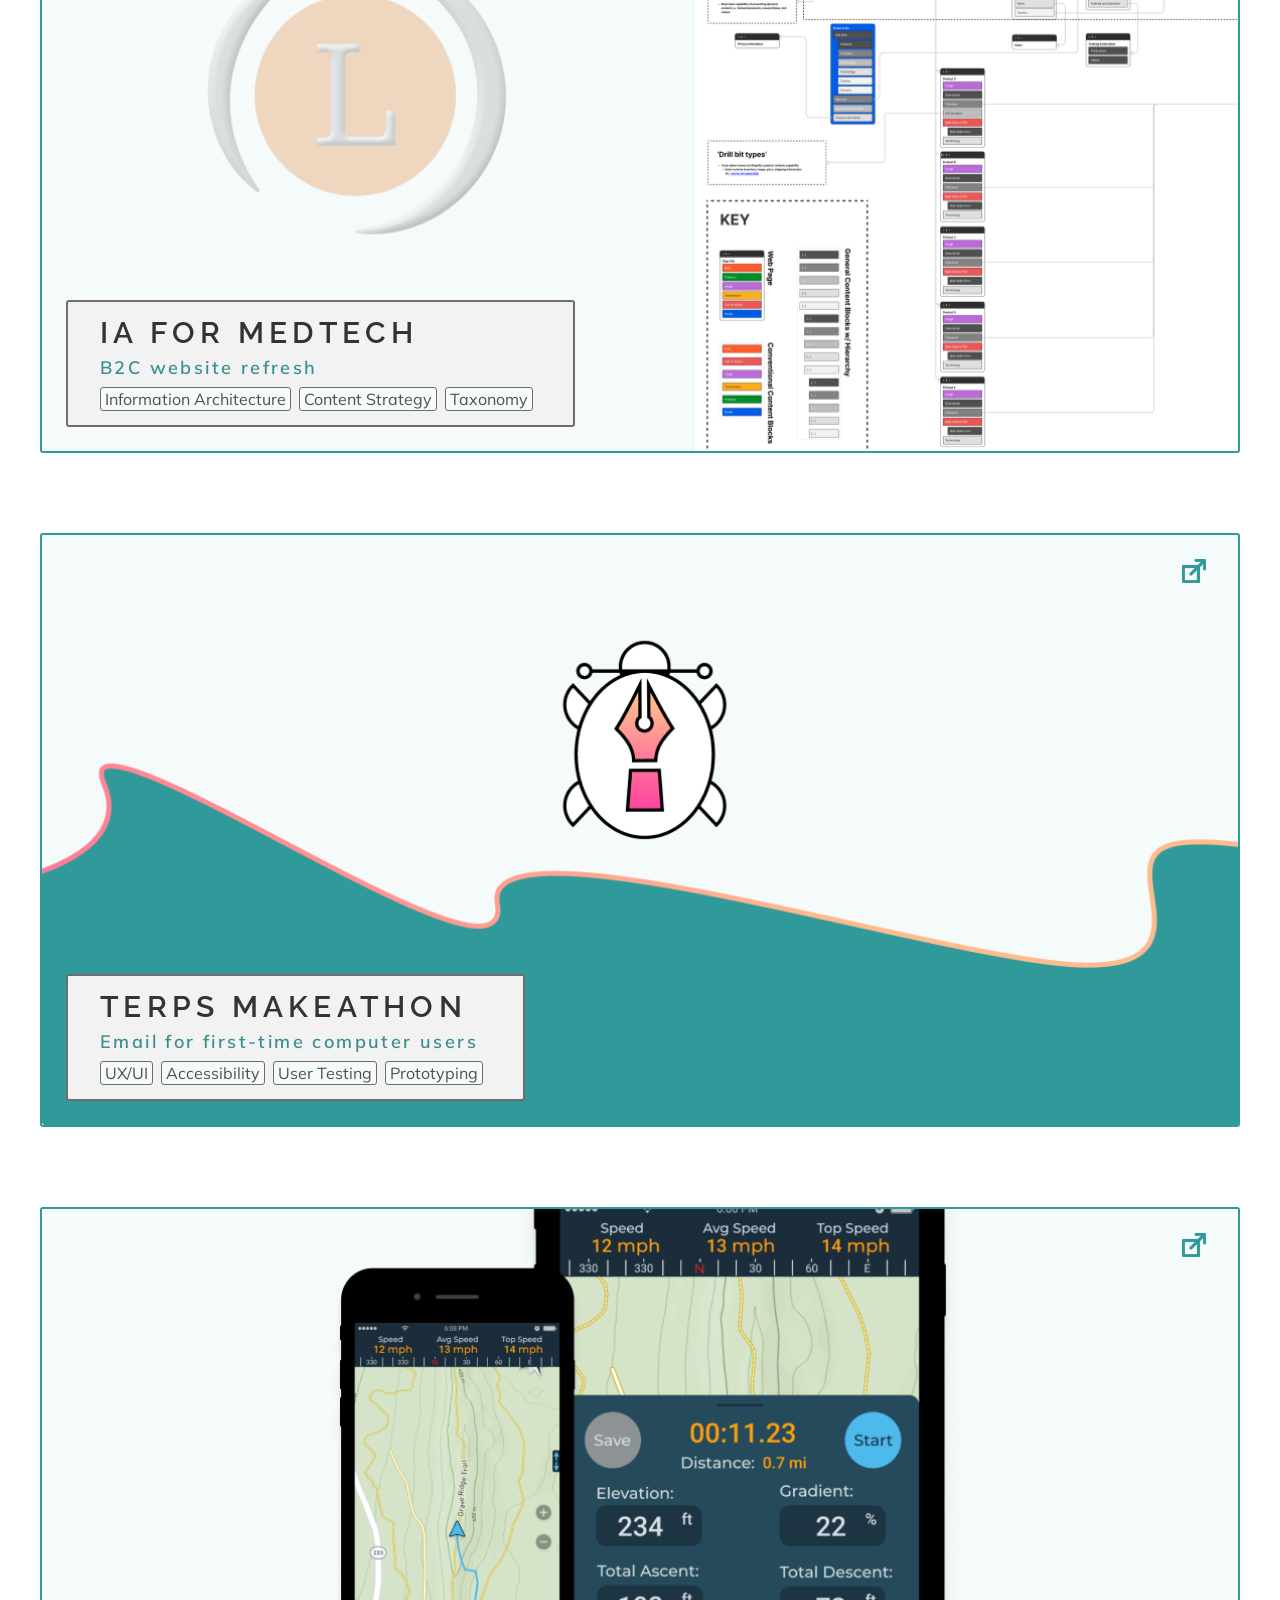
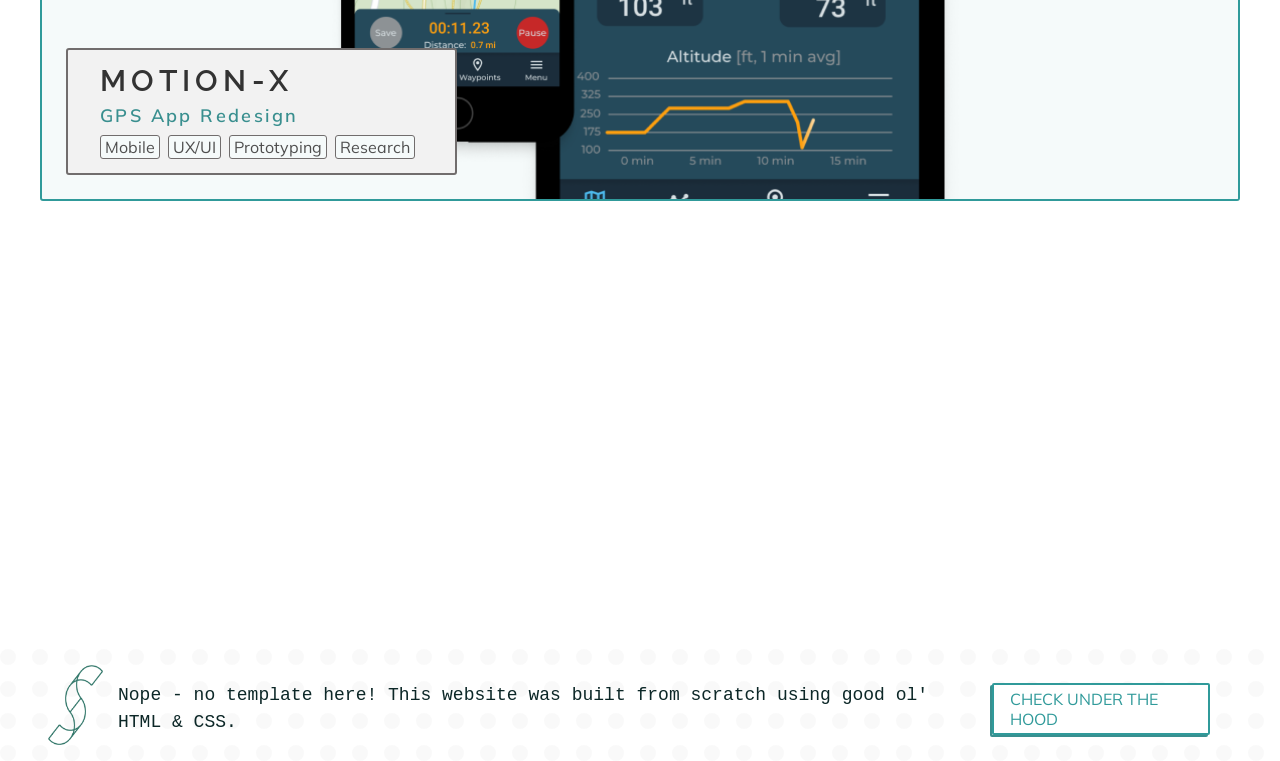
==== commit 43be7f07: "tags buttons // took shadow of cs card" ====
--- a/index.html
+++ b/index.html
@@ -92,13 +92,23 @@
             <div class="cs-title-card">
                 <h2>Chivalry II</h2>
                 <h3>Weapons Customization Redesign</h3>
-                <p>Game UI | Research & Testing | Prototyping</p>
+                <div class="tags">
+                    <span class="tag">Game UI</span>
+                    <span class="tag">Research & Testing</span>
+                    <span class="tag">Prototyping</span>
+                </div>
             </div>
         </a>
+
         <div class="cs-title-card-mobile">
             <h2>Chivalry II</h2>
             <h3>Weapons Customization Redesign</h3>
-            <p>Game UI | Research & Testing | Prototyping</p>
+            <div class="tags">
+                <span class="tag">Game UI</span>
+                <span class="tag">Research & Testing</span>
+                <span class="tag">Prototyping</span>
+            </div>
+            <!-- <p>Game UI | Research & Testing | Prototyping</p> -->
         </div>
 
     </div>
@@ -110,13 +120,22 @@
             <div class="cs-title-card">
                 <h2>IA for MedTech</h2>
                 <h3>B2C website refresh</h3>
-                <p>Information Architecture | Content Strategy | Taxonomy</p>
+                <div class="tags">
+                    <span class="tag">Information Architecture</span>
+                    <span class="tag">Content Strategy</span>
+                    <span class="tag">Taxonomy</span>
+                </div>
             </div>
         </a>
+
         <div class="cs-title-card-mobile">
             <h2>IA for MedTech</h2>
             <h3>B2C website refresh</h3>
-            <p>Game UI | Research & Testing | Prototyping</p>
+                <div class="tags">
+                    <span class="tag">Information Architecture</span>
+                    <span class="tag">Content Strategy</span>
+                    <span class="tag">Taxonomy</span>
+                </div>
         </div>
 
     </div>
@@ -134,13 +153,25 @@
                         <div class="cs-title-card">
                             <h2>Terps Makeathon</h2>
                             <h3>Email for first-time computer users</h3>
-                            <p>UX/UI | Accessibility | User Testing | Prototyping</p>
+                            <div class="tags">
+                                <span class="tag">UX/UI</span>
+                                <span class="tag">Accessibility </span>
+                                <span class="tag">User Testing</span>
+                                <span class="tag">Prototyping</span>
+                            </div>
+                            <!-- <p>UX/UI | Accessibility | User Testing | Prototyping</p> -->
                         </div>
                     </a>
                     <div class="cs-title-card-mobile">
                         <h2>Terps Makeathon</h2>
                         <h3>Email for first-time computer users</h3>
-                        <p>UX/UI | Accessibility | User Testing | Prototyping</p>
+                        <div class="tags">
+                            <span class="tag">UX/UI</span>
+                            <span class="tag">Accessibility </span>
+                            <span class="tag">User Testing</span>
+                            <span class="tag">Prototyping</span>
+                        </div>
+                        <!-- <p>UX/UI | Accessibility | User Testing | Prototyping</p> -->
                     </div>
                 </div>
 
@@ -155,13 +186,24 @@
                         <div class="cs-title-card">
                             <h2>Motion-X</h2>
                             <h3>GPS App Redesign</h3>
-                            <p>Mobile | UX/UI | Prototyping | Research</p>
+                            <div class="tags">
+                                <span class="tag">Mobile</span>
+                                <span class="tag">UX/UI</span>
+                                <span class="tag">Prototyping</span>
+                                <span class="tag">Research</span>
+                            </div>
                         </div>
                     </a>
+
                     <div class="cs-title-card-mobile">
                         <h2>Motion-X</h2>
                         <h3>GPS App Redesign</h3>
-                        <p>Mobile | UX/UI | Prototyping | Research</p>
+                            <div class="tags">
+                                <span class="tag">Mobile</span>
+                                <span class="tag">UX/UI</span>
+                                <span class="tag">Prototyping</span>
+                                <span class="tag">Research</span>
+                            </div>
                     </div>
                 </div>
             </div>
--- a/resources/css/typography.css
+++ b/resources/css/typography.css
@@ -37,23 +37,21 @@
     color: #333;
 }
 
-/* h3 {
+h3 {
     font-family: "Mulish";
     font-weight: lighter;
     text-transform: uppercase;
-    letter-spacing: .25em;
+    letter-spacing: 2.4;
     color: #398F8F;
     font-size: 1em;
     line-height: 1.5em;
-
-} */
+}
 
 h3 {
     font-family: "Mulish";
     font-weight: 600;
-    font-style: italic;
     text-transform: none;
-    letter-spacing: 0;
+    letter-spacing: 2.4px;
     color: #398F8F;
     font-size: 1.125em;
     margin-bottom: .5em;
--- a/resources/css/styles.css
+++ b/resources/css/styles.css
@@ -86,7 +86,7 @@
 
 /*================================================================
 Typography */
-h1, h2, h3, h4, h5, p {
+/* h1, h2, h3, h4, h5, p {
     line-height: 0;
     margin: 0;
 
@@ -129,7 +129,6 @@
     color: #398F8F;
     font-size: 1em;
     line-height: 1.5em;
-
 }
 
 h4 {
@@ -147,7 +146,7 @@
     font-size: 1.125em;
     line-height: 1.5em;
     color: #4F4F4F;
-}
+} */
 
 /*================================================================
 Animation*/
@@ -481,6 +480,42 @@
     box-shadow: -2px 2px #309A9A
  } */
 
+ .thumbnail {
+     width: 101%;
+     height: auto;
+     object-fit: cover;
+     position: relative;
+     cursor: pointer;
+     display: block;
+     overflow: hidden;
+  }
+ 
+  .thumbnail-container {
+      position: relative;
+  }
+ 
+ .thumbnail-container img {
+     transition-duration: 350ms;
+ }
+ 
+ .thumbnail-container:hover img {
+    transform: scale(1.03);
+    transition-duration: 250ms;
+    transition-delay: 100ms;
+ }
+ 
+ .external-cs {
+     position: absolute;
+     top: 1.5em;
+     right: 2em;
+     z-index: 999;
+     /* background: url("../../assets/images/icons/external_link.png"); */
+     object-fit: contain;
+     object-position: center;
+     width: 1.5em;
+     height: auto;
+ }
+
 .cs-title-card {
     box-sizing: border-box;
     position: absolute;
@@ -492,9 +527,9 @@
     flex-direction: column;
     justify-content: space-around;
     background-color: #F2F2F2;
-    border: 1px solid #716D6D;
-    border-radius: 1px;
-    box-shadow: -2px 2px 0 #716D6D;
+    border: 2px solid #716D6D;
+    border-radius: 3px;
+    /* box-shadow: -2px 2px 0 #716D6D; */
     padding: 1em 2em .875em 2em;
 }
 
@@ -503,42 +538,28 @@
     margin-bottom: 6px;
 }
 
-.thumbnail {
-    width: 101%;
-    height: auto;
-    object-fit: cover;
-    position: relative;
-    cursor: pointer;
-    display: block;
-    overflow: hidden;
- }
-
- .thumbnail-container {
-     position: relative;
- }
-
-.thumbnail-container img {
-    transition-duration: 350ms;
-}
-
-.external-cs {
-    position: absolute;
-    top: 1.5em;
-    right: 2em;
-    z-index: 999;
-    /* background: url("../../assets/images/icons/external_link.png"); */
-    object-fit: contain;
-    object-position: center;
-    width: 1.5em;
-    height: auto;
-}
-
-
- .thumbnail-container:hover img {
-    transform: scale(1.03);
-    transition-duration: 250ms;
-    transition-delay: 100ms;
- }
+
+.tags {
+    display: flex;
+    justify-content: flex-start;
+
+}
+
+span.tag {
+    display: flex;
+    justify-content: center;
+    align-items: center;
+    padding: 1px 4px 1px 4px;
+    margin-right: .5em;
+
+    font-family: "Mulish";
+    font-size: 1em;
+    color: #4F4F4F;
+    background-color: #F5FAFA;
+
+    border: 1px solid #716D6D;
+    border-radius: 3px;
+}
 
 
 
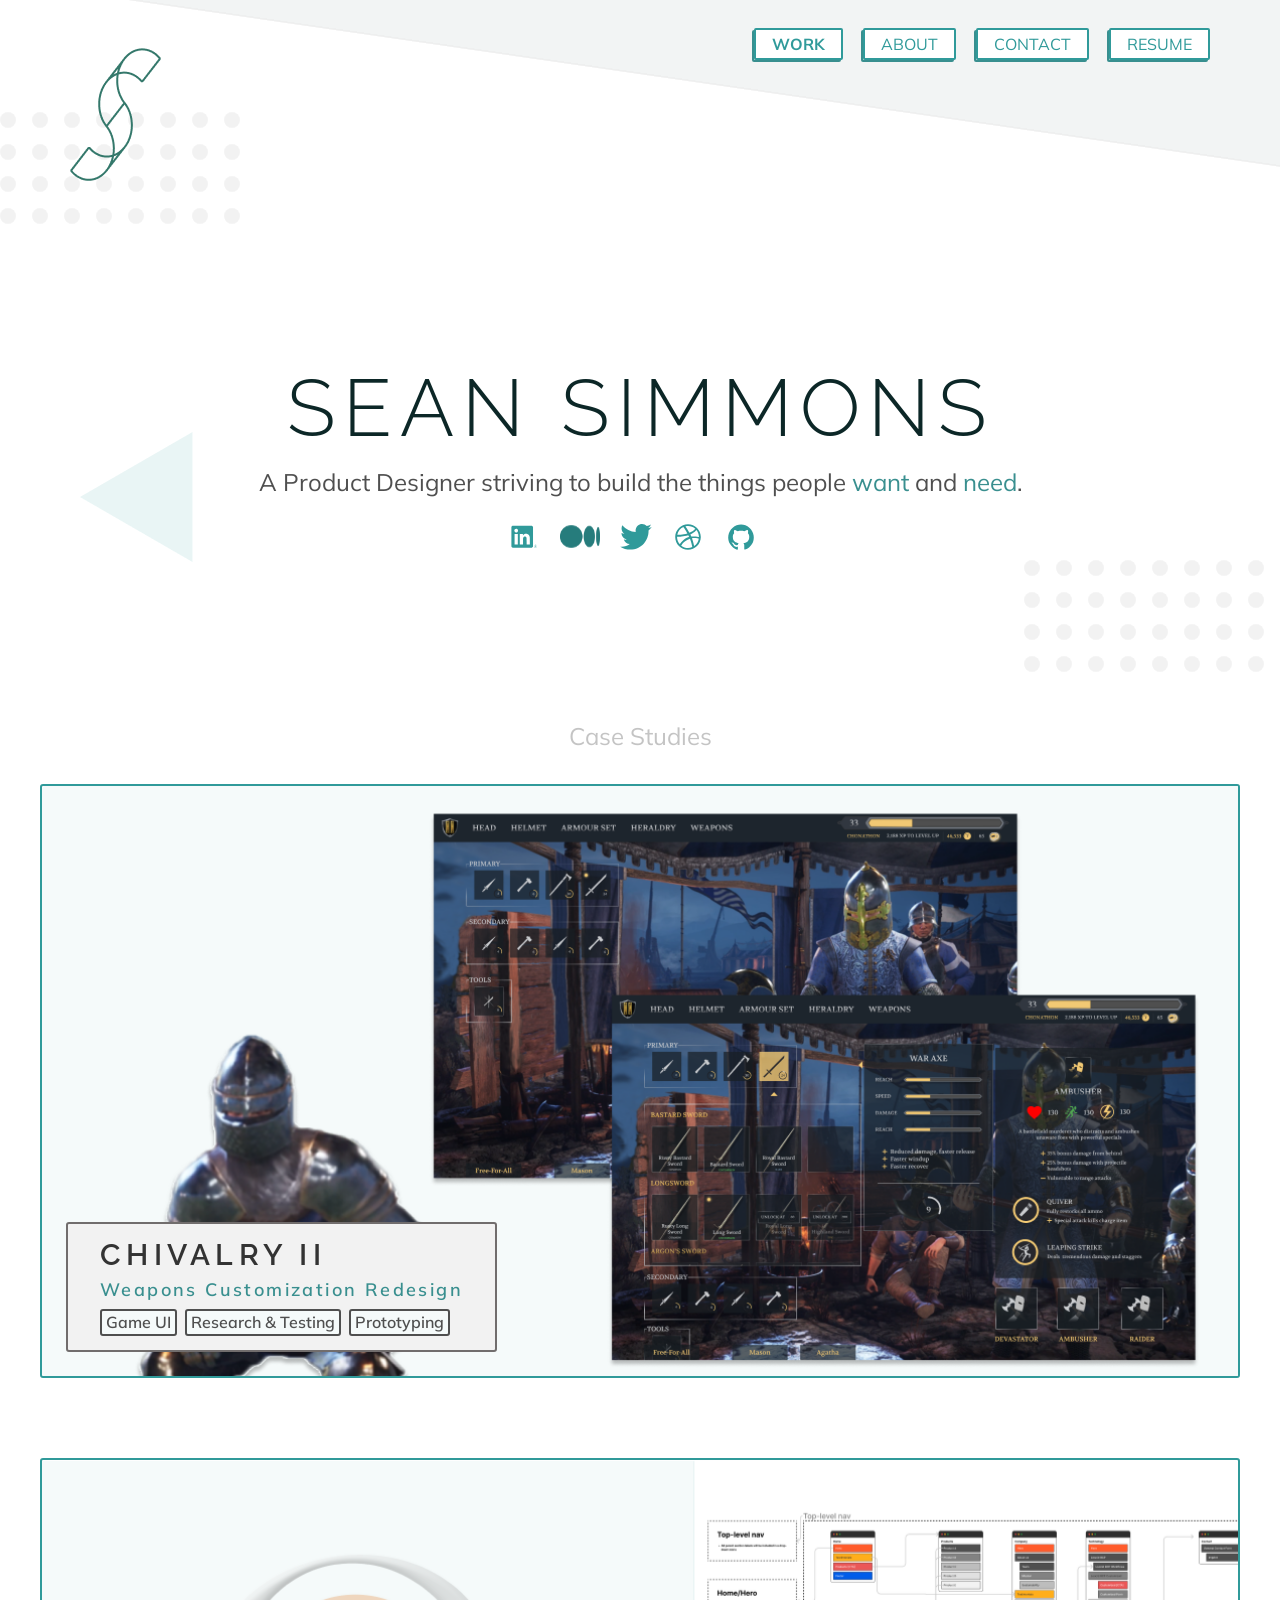
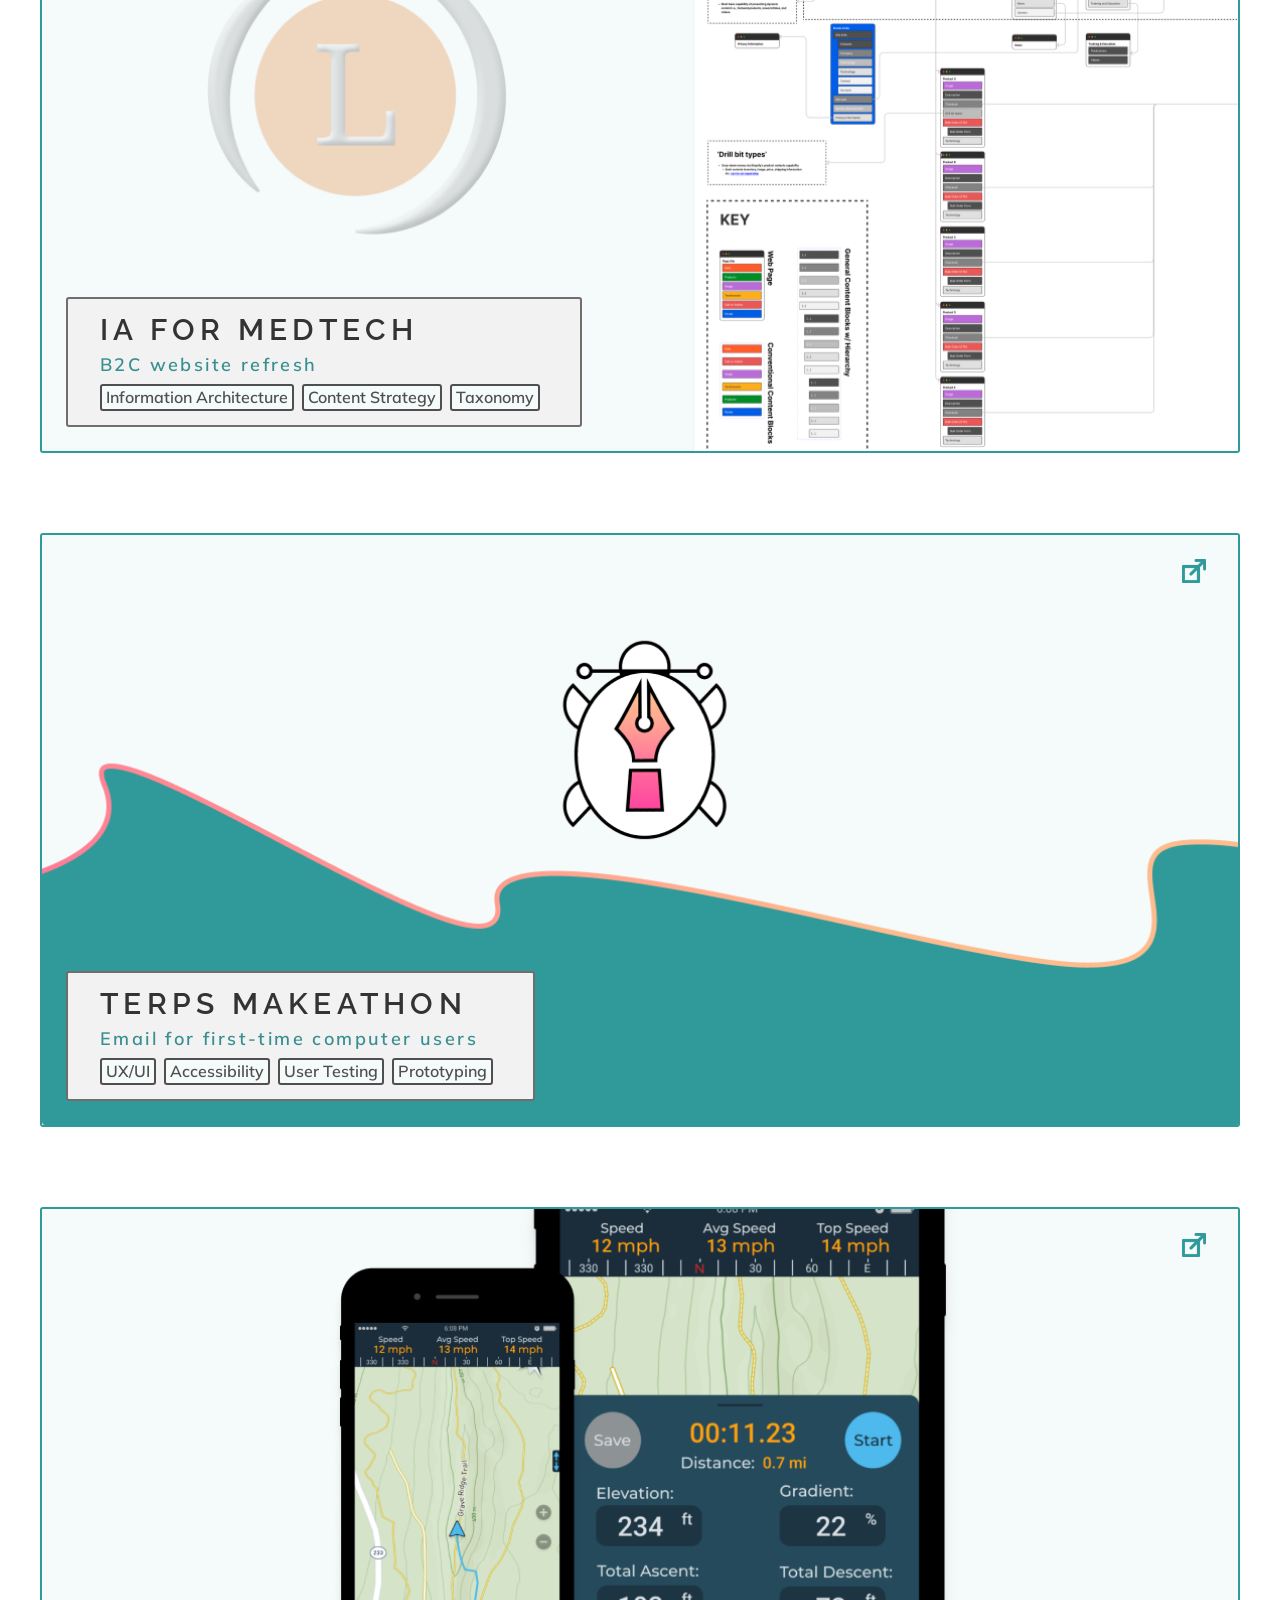
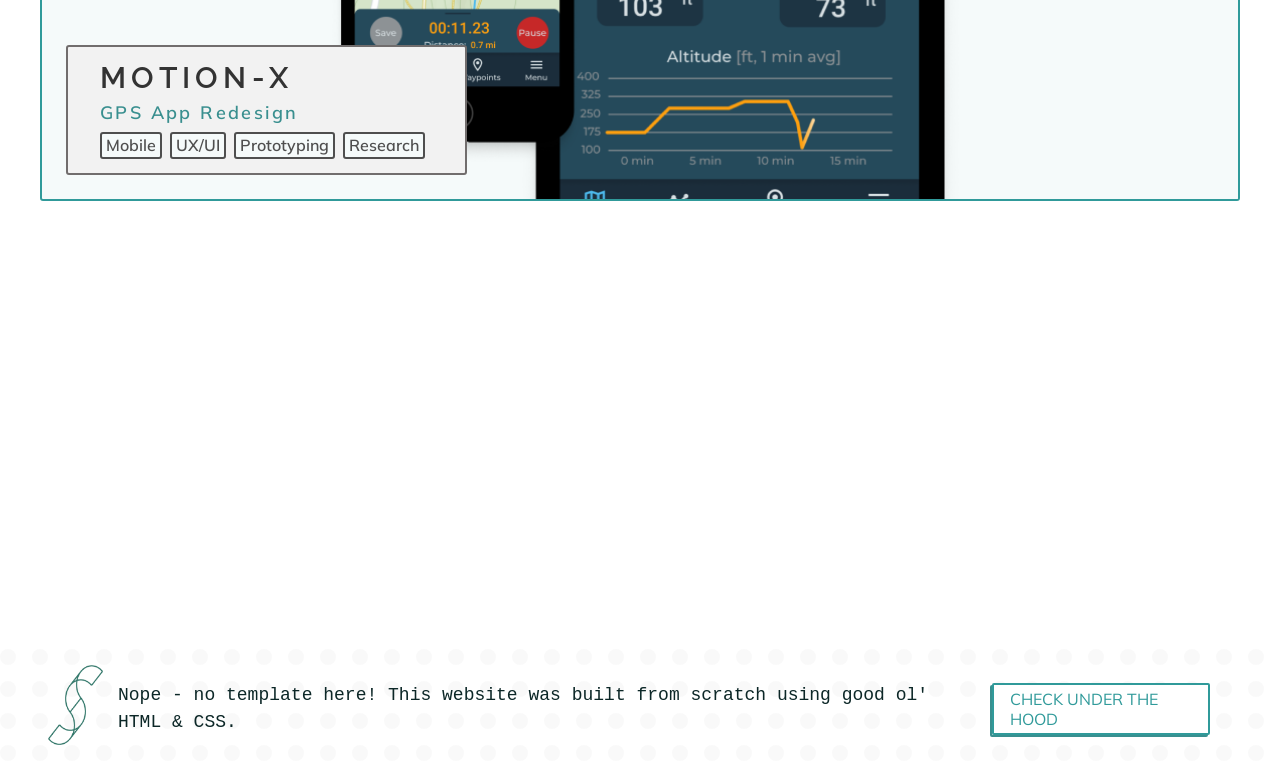
==== commit 28e9dbf0: "made nav font size static and fix tagged color" ====
--- a/index.html
+++ b/index.html
@@ -6,12 +6,13 @@
         <meta name="viewport" content="width=device-width, initial-scale=1.0, maximum-scale=1.0" />
         <title>Sean's Portfolio</title>
         <link rel="shortcut icon" type="image/jpg" href="assets/images/Worf 32x32.png"/>
-        <link rel="stylesheet" href="resources/css/background.css">
-        <link rel="stylesheet" href="resources/css/typography.css">
-        <link rel="stylesheet" href="resources/css/styles.css">
+
         <link rel="preconnect" href="https://fonts.googleapis.com">
         <link rel="preconnect" href="https://fonts.gstatic.com" crossorigin>
         <link href="https://fonts.googleapis.com/css2?family=Mulish&family=Raleway&display=swap" rel="stylesheet">
+        <link rel="stylesheet" href="resources/css/background.css">
+        <link rel="stylesheet" href="resources/css/styles.css">
+        <link rel="stylesheet" href="resources/css/typography.css">
     </head>
     <body>
         <img class="bg-dots" id="a" src="assets/images/background/Dots.svg" alt="">
--- a/resources/css/styles.css
+++ b/resources/css/styles.css
@@ -33,6 +33,9 @@
     display: flex;
     justify-content: space-around;
     align-items: center;
+    
+    font-size: 16px;
+
     padding: 4px 16px 4px 16px;
     color: #309A9A;
     background-color: #fff;
@@ -40,14 +43,15 @@
     border-radius: 2px;
     text-transform: uppercase;
     text-decoration: none;
-    box-shadow: -2px 2px 0 -2px#C3D3D3, -2px 2px 0 #398F8F;
+    box-shadow: -2px 2px 0 -2px #C3D3D3, -2px 2px 0 #398F8F;
     z-index: 999;
 }
 
 .button:hover {
     transform: translateX(-.5px) translateY(.5px);
-    box-shadow: -1.5px 1.5px 0 -2px#C3D3D3, -1.5px 1.5px 0 #398F8F;
-}
+    box-shadow: -1.5px 1.5px 0 -2px #C3D3D3, -1.5px 1.5px 0 #398F8F;
+}
+
 .button:active {
     transform: translateX(-2px) translateY(2px);
     box-shadow: none;
@@ -83,82 +87,10 @@
   }
 
 
-
-/*================================================================
-Typography */
-/* h1, h2, h3, h4, h5, p {
-    line-height: 0;
-    margin: 0;
-
-}
-
-a {
-    font-family: "Mulish";
-    text-decoration: none;
-}
-
-h1 {
-    position:relative;
-    display: inline-block;
-    font-family: "Raleway";
-    font-weight: 300;
-    color: #0C2727;
-    text-transform: uppercase;
-    font-size: 5em;
-    line-height: 1em;
-    letter-spacing: .1em;
-    margin-bottom: .2em;
-    text-align: center;
-}
-
-h2 {
-    font-family: "Raleway";
-    text-transform: uppercase;
-    font-weight: 600;
-    font-size: 1.875em;
-    letter-spacing: .25em;
-    line-height: 1em;
-    color: #333;
-}
-
-h3 {
-    font-family: "Mulish";
-    font-weight: lighter;
-    text-transform: uppercase;
-    letter-spacing: .25em;
-    color: #398F8F;
-    font-size: 1em;
-    line-height: 1.5em;
-}
-
-h4 {
-    font-family: "Mulish";
-    font-size: 1.5em;
-    color: #398F8F;
-    font-style: italic;
-    font-weight: 600;
-    margin-bottom: .2em;
-    line-height: 1.5em;
-}
-
-p {
-    font-family: "Mulish";
-    font-size: 1.125em;
-    line-height: 1.5em;
-    color: #4F4F4F;
-} */
-
 /*================================================================
 Animation*/
 
-/* .slide-in {
-    animation-name: slide-in;
-    animation-duration: 1500ms;
-    transform: translateX(0px);
-    animation-timing-function: cubic-bezier(.795,0,.035,1);
-    transition: all 1500ms cubic-bezier(.795,0,.035,1);
-   
-}  */
+
 
 @keyframes slide-in {
     from {
@@ -549,15 +481,16 @@
     display: flex;
     justify-content: center;
     align-items: center;
-    padding: 1px 4px 1px 4px;
+    padding: 1px 4px 2px 4px;
     margin-right: .5em;
 
     font-family: "Mulish";
     font-size: 1em;
+    font-weight: 600;
     color: #4F4F4F;
     background-color: #F5FAFA;
 
-    border: 1px solid #716D6D;
+    border: 2px solid #4F4F4F;
     border-radius: 3px;
 }
 
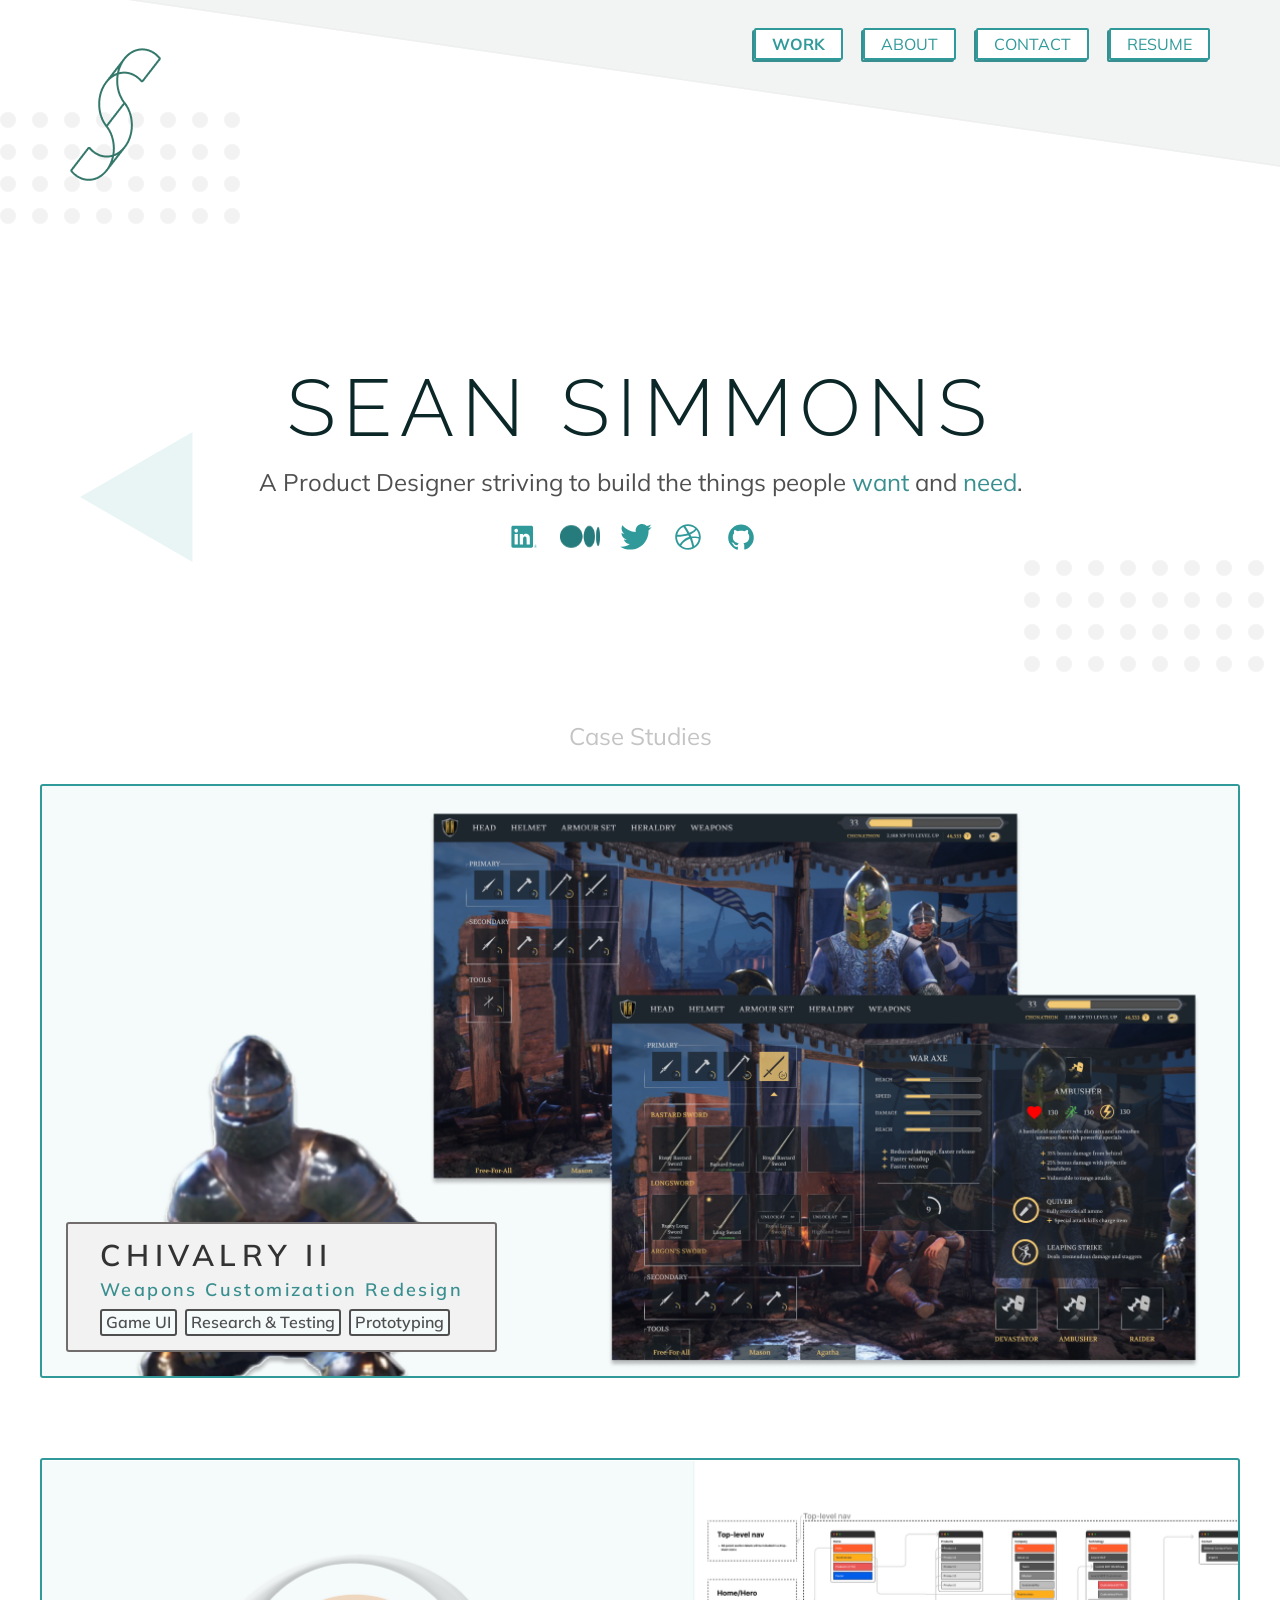
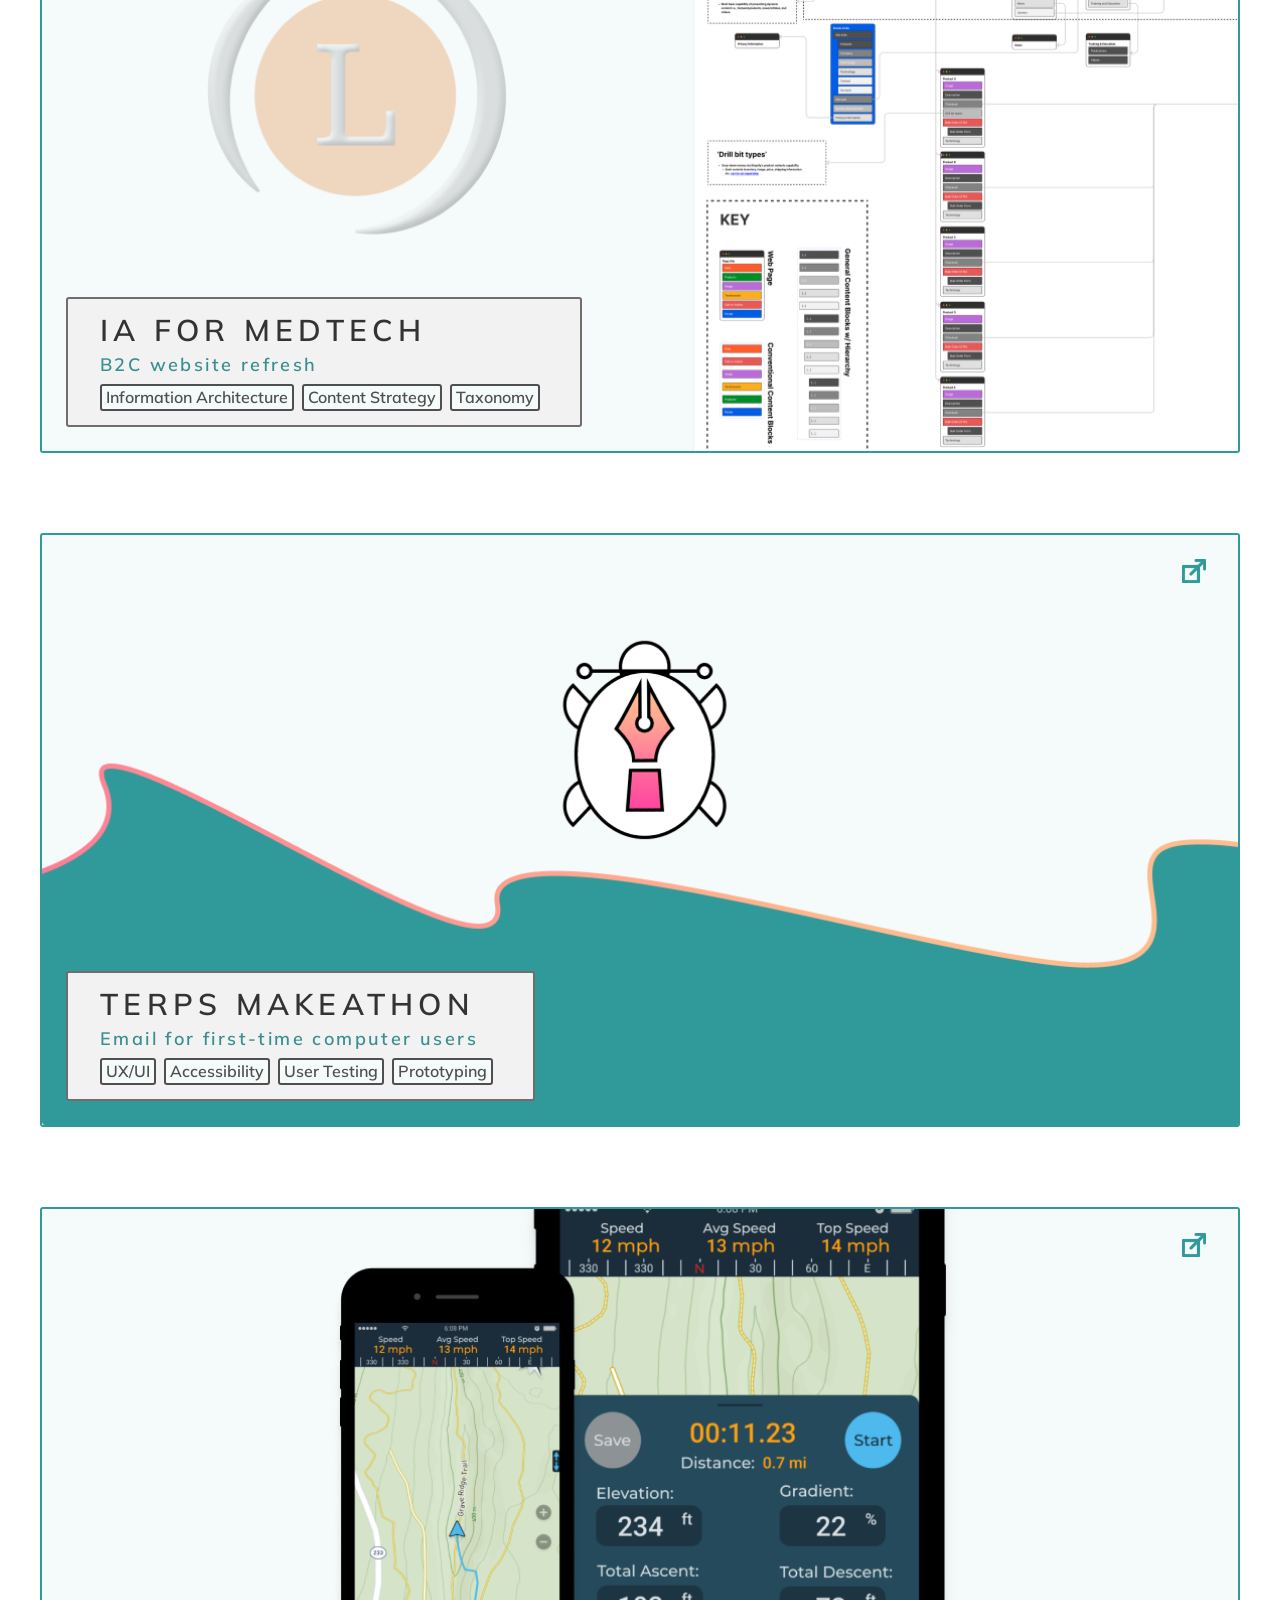
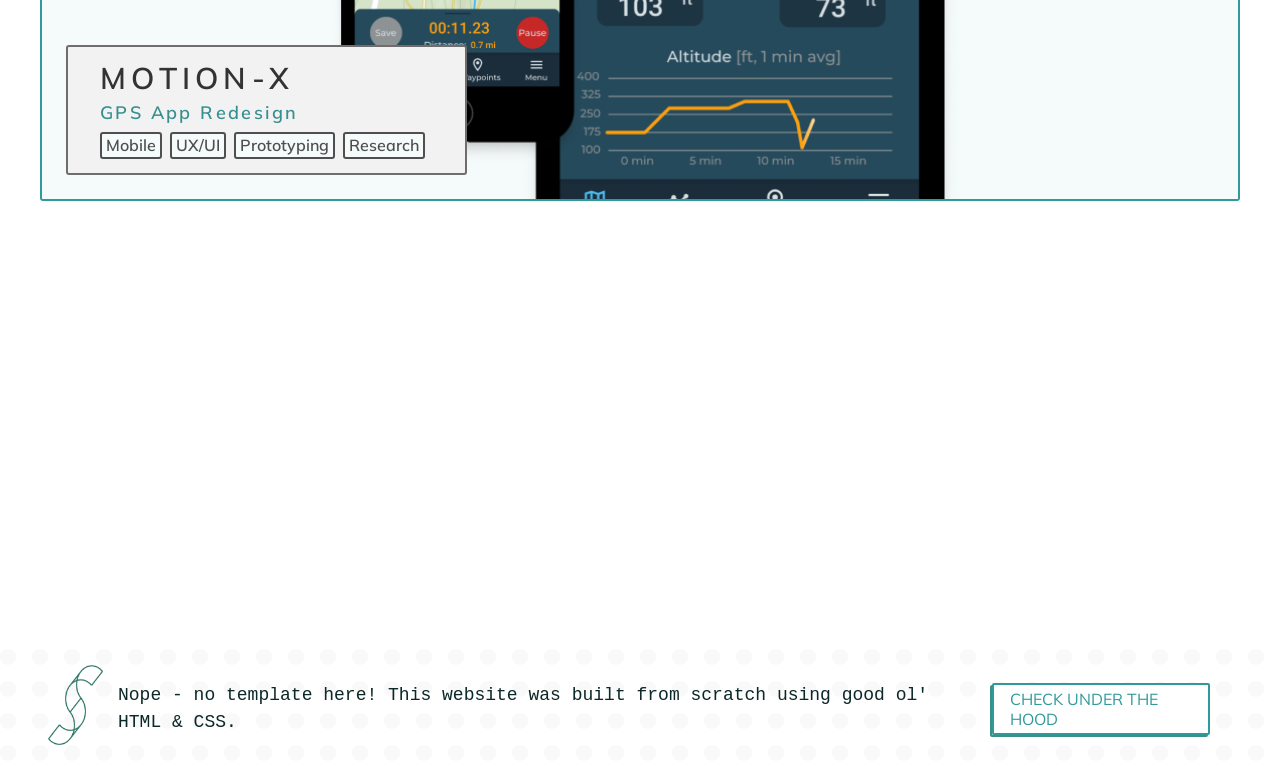
==== commit 0888f8c9: "google analytics" ====
--- a/index.html
+++ b/index.html
@@ -14,6 +14,16 @@
         <link rel="stylesheet" href="resources/css/styles.css">
         <link rel="stylesheet" href="resources/css/typography.css">
     </head>
+
+        <!-- Global site tag (gtag.js) - Google Analytics -->
+        <script async src="https://www.googletagmanager.com/gtag/js?id=G-6EQH5K10YD"></script>
+        <script>
+        window.dataLayer = window.dataLayer || [];
+        function gtag(){dataLayer.push(arguments);}
+        gtag('js', new Date());
+
+        gtag('config', 'G-6EQH5K10YD');
+        </script>
     <body>
         <img class="bg-dots" id="a" src="assets/images/background/Dots.svg" alt="">
         <!-- <img class="bg-dots" id="b" src="assets/images/background/Dots.svg" alt=""> -->
--- a/resources/css/typography.css
+++ b/resources/css/typography.css
@@ -28,7 +28,7 @@
 }
 
 h2 {
-    font-family: "Raleway";
+    font-family: "Mulish";
     text-transform: uppercase;
     font-weight: 600;
     font-size: 1.875em;
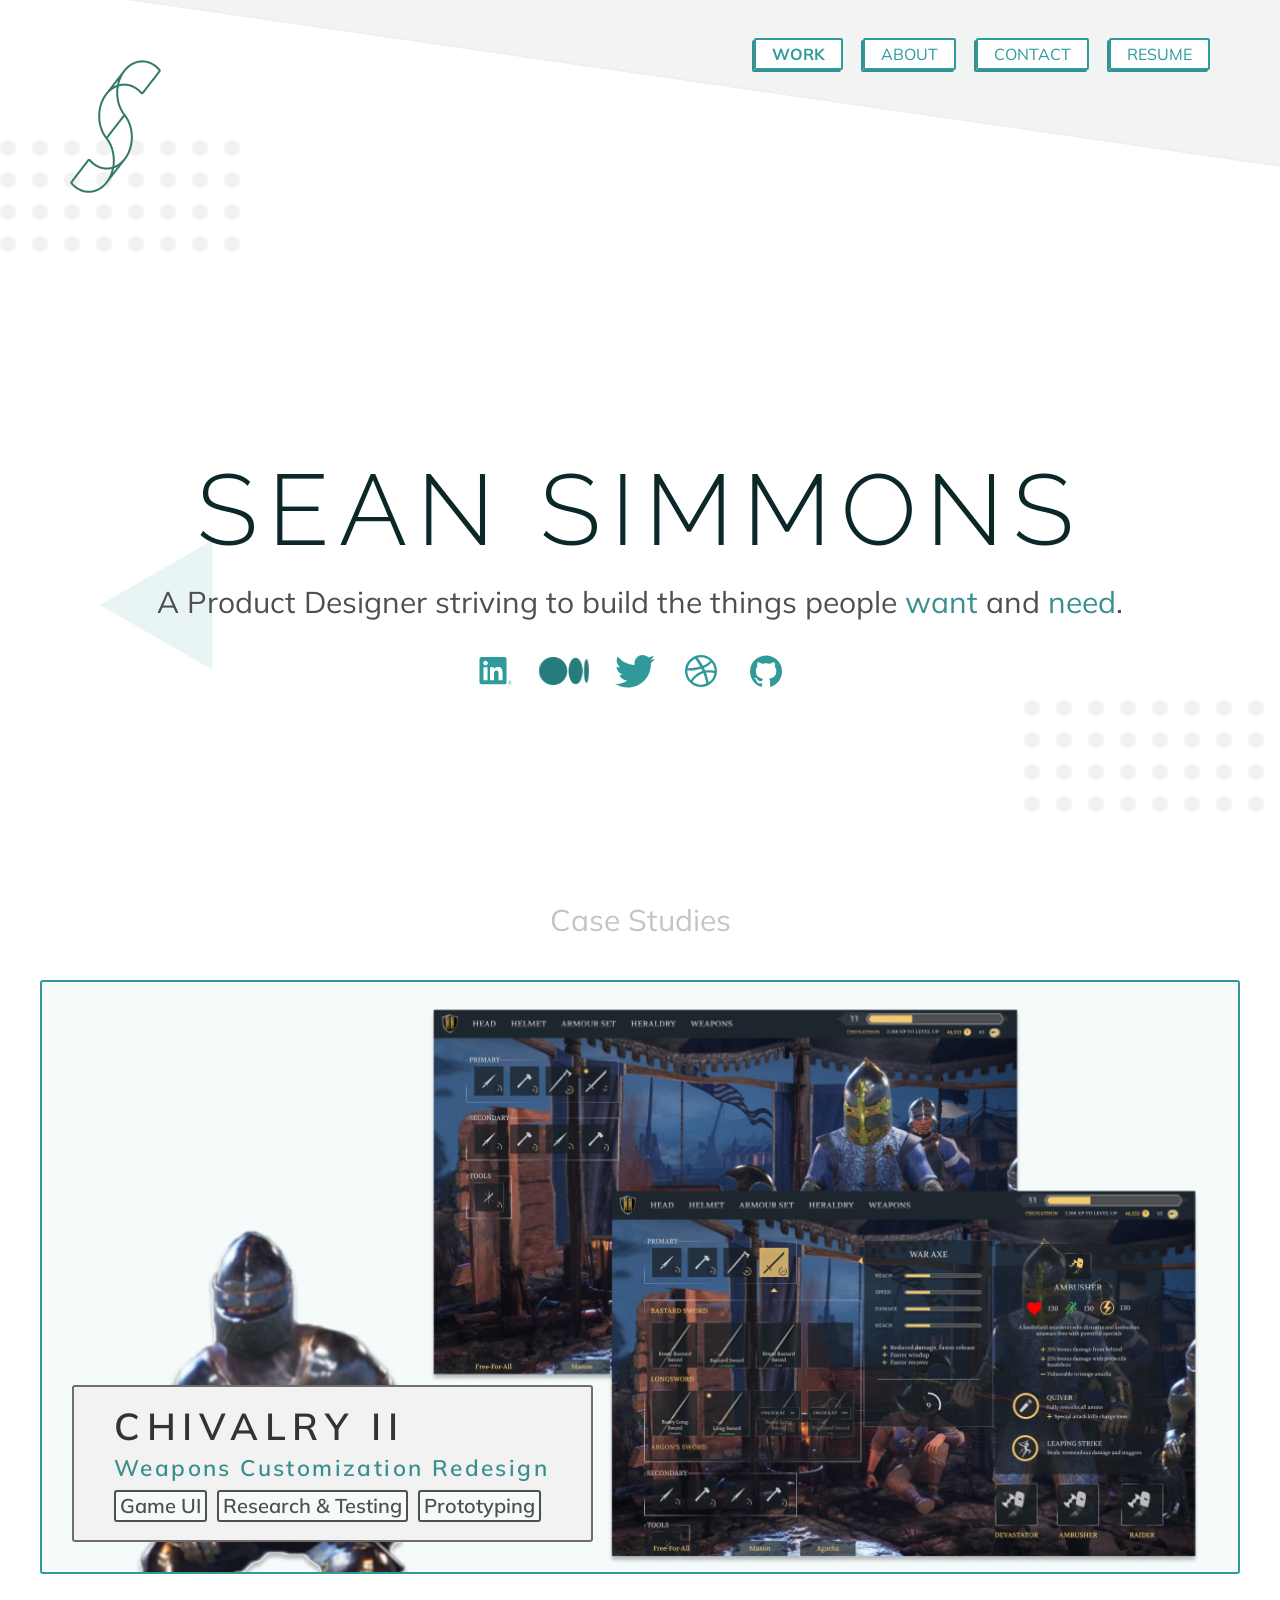
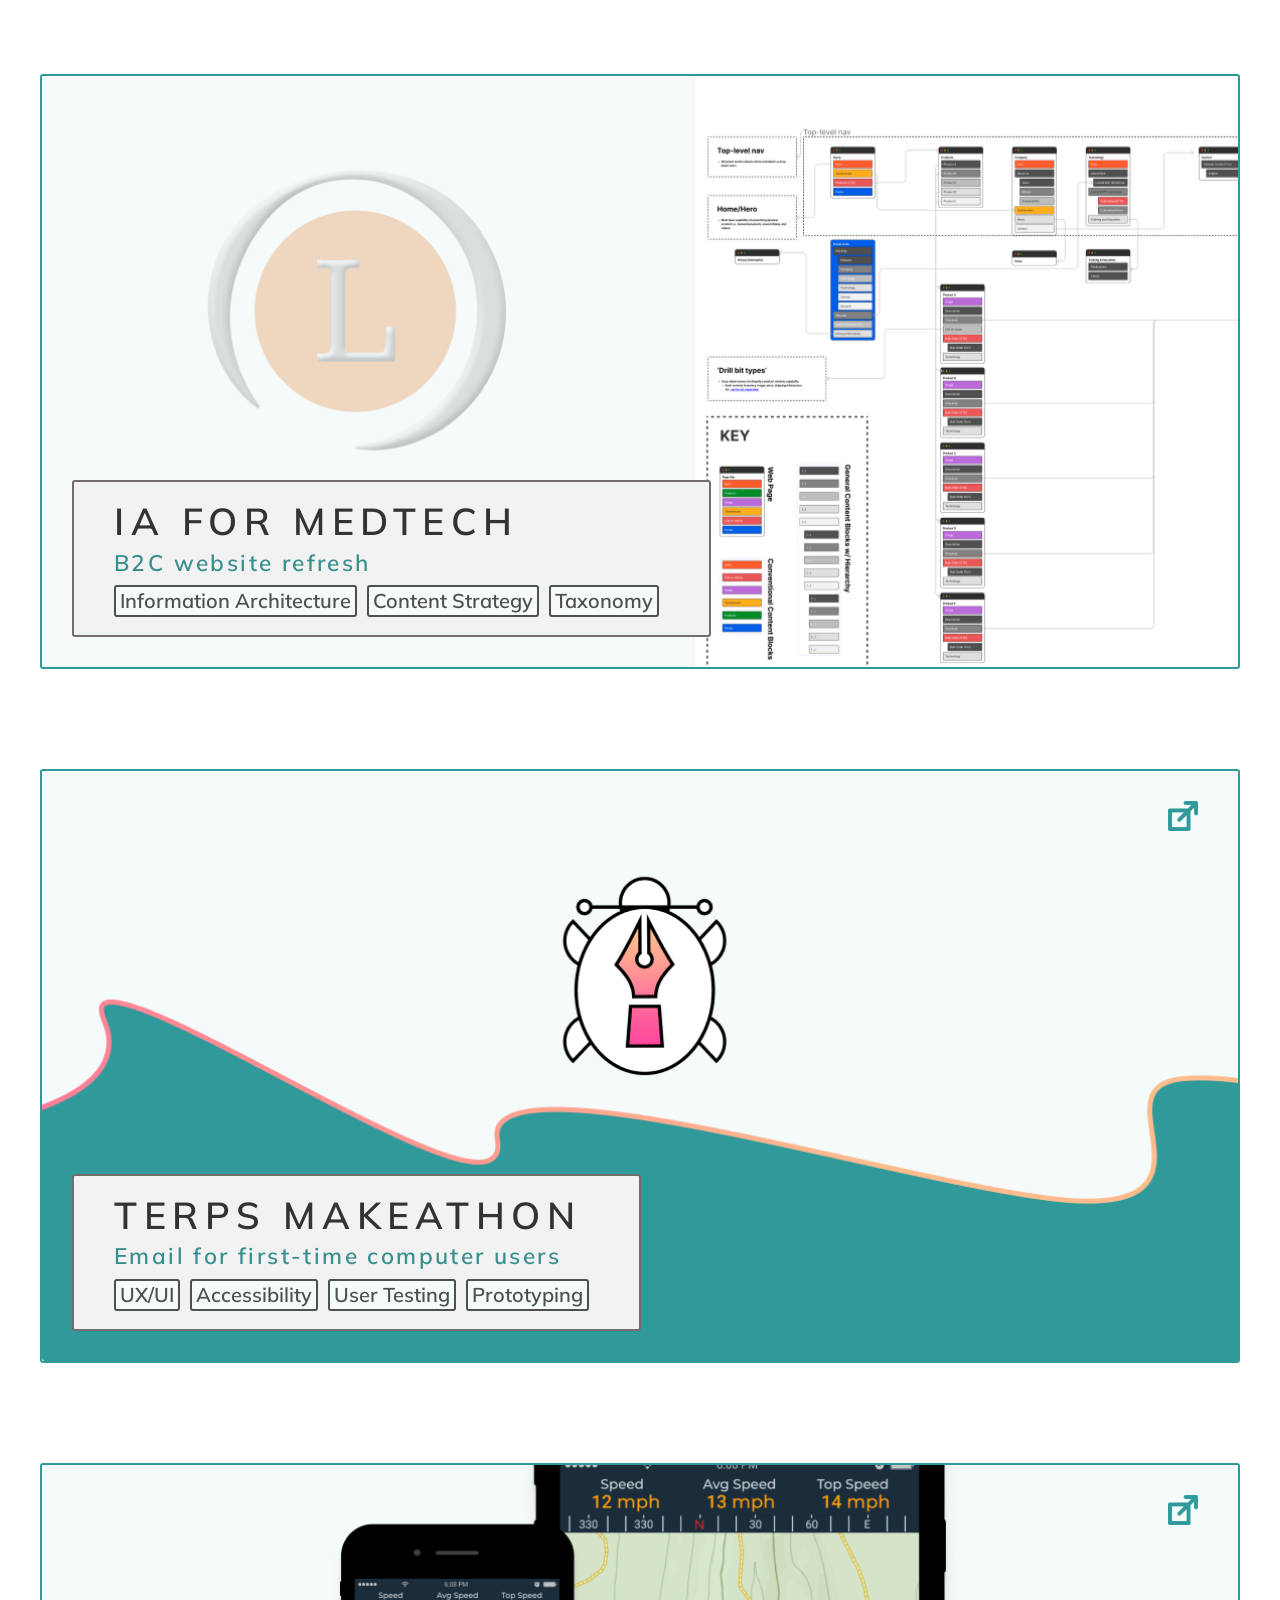
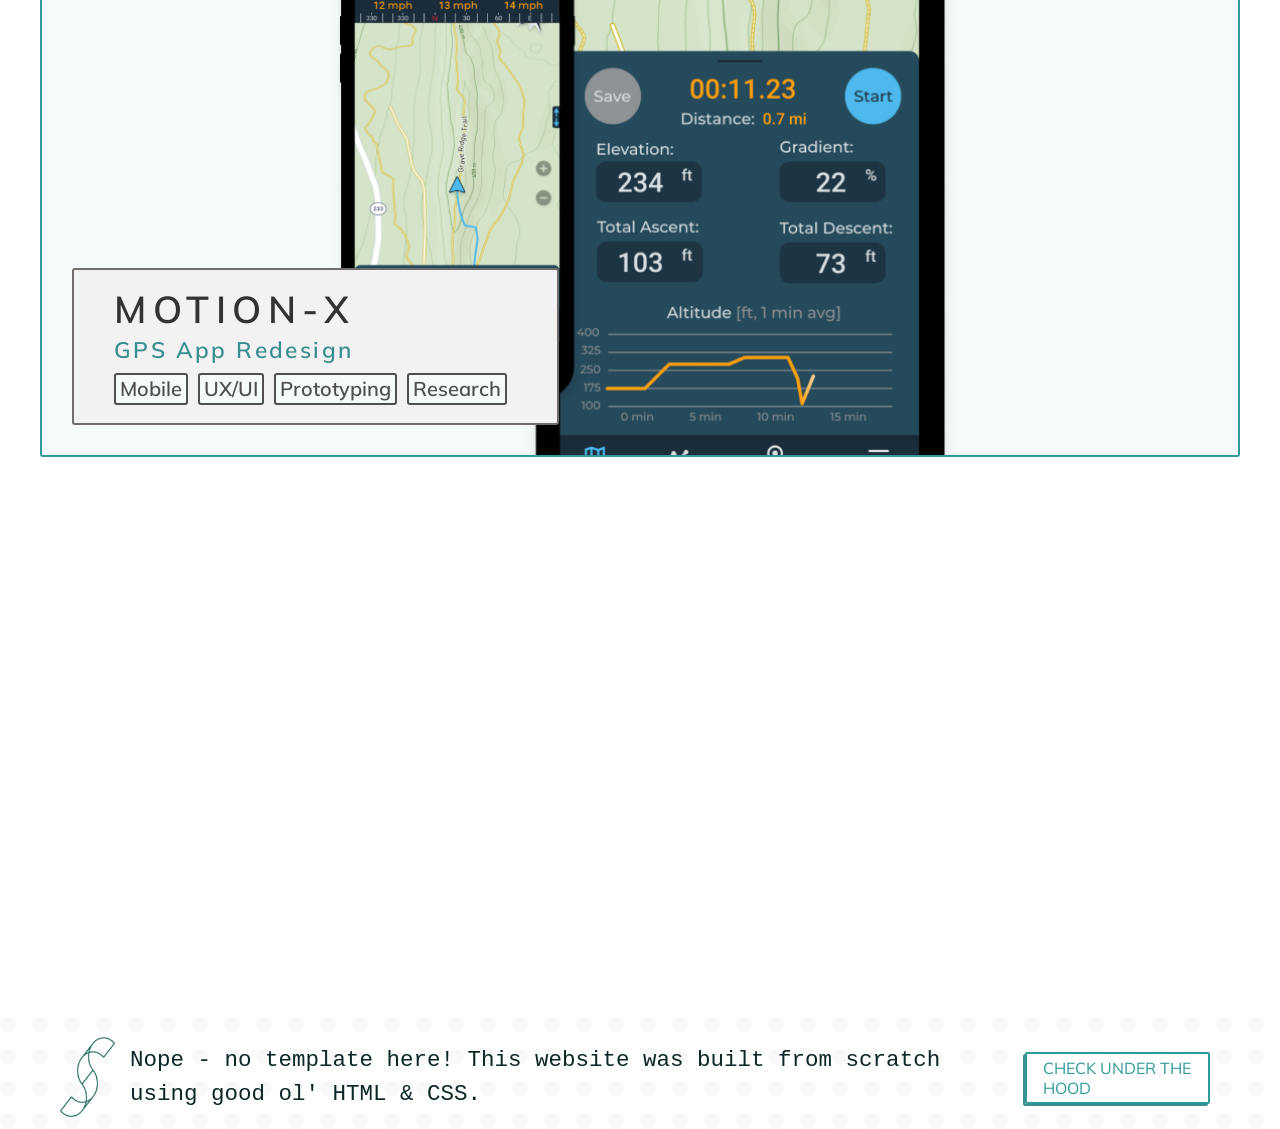
==== commit 0d797d50: "ToC hot fix" ====
--- a/index.html
+++ b/index.html
@@ -57,12 +57,18 @@
                 <div class="header-small from-right">                      <div class="logo">
                     <a href="index.html"><img src="assets/images/logos/Form and Flow.png" alt="Logo"></a>
                 </div> 
-                    <nav>
+                    <nav class="nav">
                         <a href="#work" class="button"><strong>Work</strong></a>
                         <a href="about.html" class="button">About</a>
                         <a href="mailto:seanrobinsimmons@gmail.com" class="button">Contact</a>
                         <a href="Resume/Porfolio-V2-220222.pdf" target="_blank"class="button">Resume</a>
                     </nav>
+
+                    <div class="hamburger">
+                        <span class="bar"></span>
+                        <span class="bar"></span>
+                        <span class="bar"></span>
+                    </div>
                 </div>
                    
                 <img src="assets/images/background/SmallTriangle.png" class="bg-s-tri" id="d" alt="">
@@ -242,6 +248,7 @@
     
     </footer>
     </body>
+    <script src="/resources/script.js"></script>
 </html>
 
 
--- a/resources/css/styles.css
+++ b/resources/css/styles.css
@@ -5,6 +5,7 @@
 html {
     box-sizing: border-box;
     scroll-behavior: smooth;
+    font-size: 20px;
   }
   *,
   *:before,
@@ -573,28 +574,91 @@
     }
 
 
+
 }
 
 
 /*================================================================
 Mobile*/
 @media screen and (max-width: 600px) {
-    
+
+    .nav {
+        position: absolute;
+        z-index: 999;
+        top: 80px;
+        right: -100%;
+        width: auto;
+
+        display: flex;
+        flex-direction: column;
+        justify-content: flex-end;
+        align-items: center;
+        padding: 24px;
+
+        background-color: #fff;
+        border: 2px solid #309A9A;
+        border-radius: 4px;
+
+        transition: 0.3s;
+    
+    }
+    
+    nav > a {
+        margin-right: 0em;
+        margin-bottom: 24px;
+    }
+    
+    nav a:last-of-type {
+        margin-right: none;
+        margin-bottom: 0;
+    }
+
+    nav.active {
+        right: 35px;
+        
+    }
+
     .repo {
         display: none;
     }
     .logo {
-        display: none;
+        /* display: none; */
     }
 
     .header-small {
-        justify-content: space-around;
-        padding: 0;
+        justify-content: flex-end;
+        /* padding: 0; */
         margin: 0;
         height: 5em;
         width: 100%;
         z-index: 999;
     } 
+
+    .hamburger {
+        cursor: pointer;
+    }
+    
+    .bar {
+        display: block;
+        width: 25px;
+        height: 3px;
+        margin: 5px auto;
+        -webkit-transition: all 0.15s ease-in-out;
+        transition: all 0.15s ease-in-out;
+        background-color: #309A9A;
+    }
+    
+    .hamburger.active .bar:nth-child(2){
+        opacity: 0;
+    }
+    
+    .hamburger.active .bar:nth-child(1){
+        transform: translateY(8px) rotate(45deg);
+    }
+    
+    .hamburger.active .bar:nth-child(3){
+        transform: translateY(-8px) rotate(-45deg);
+    }
    
 
     .splash {
@@ -633,10 +697,6 @@
         margin-bottom: 5em;
     } */
 
-    Header {
-
-    }
-
     .splash h1 {
         font-size: 3em;
 
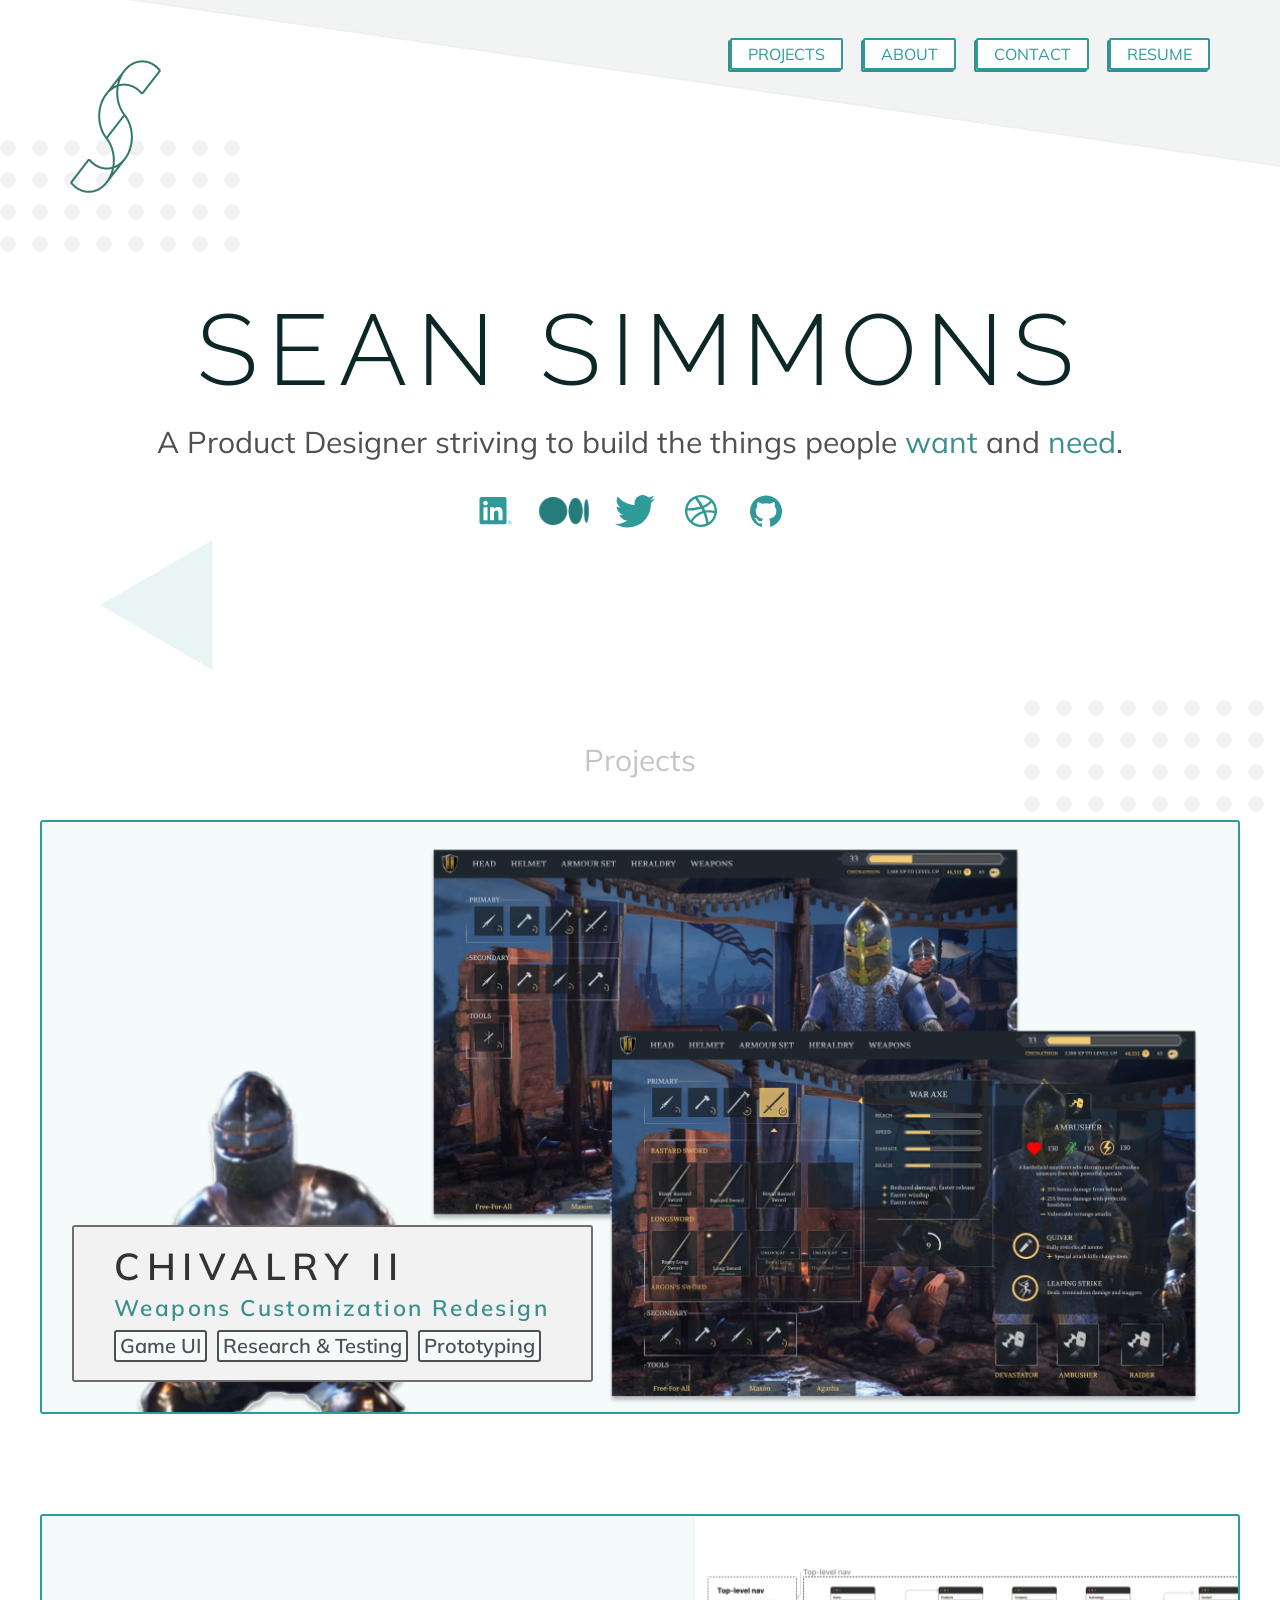
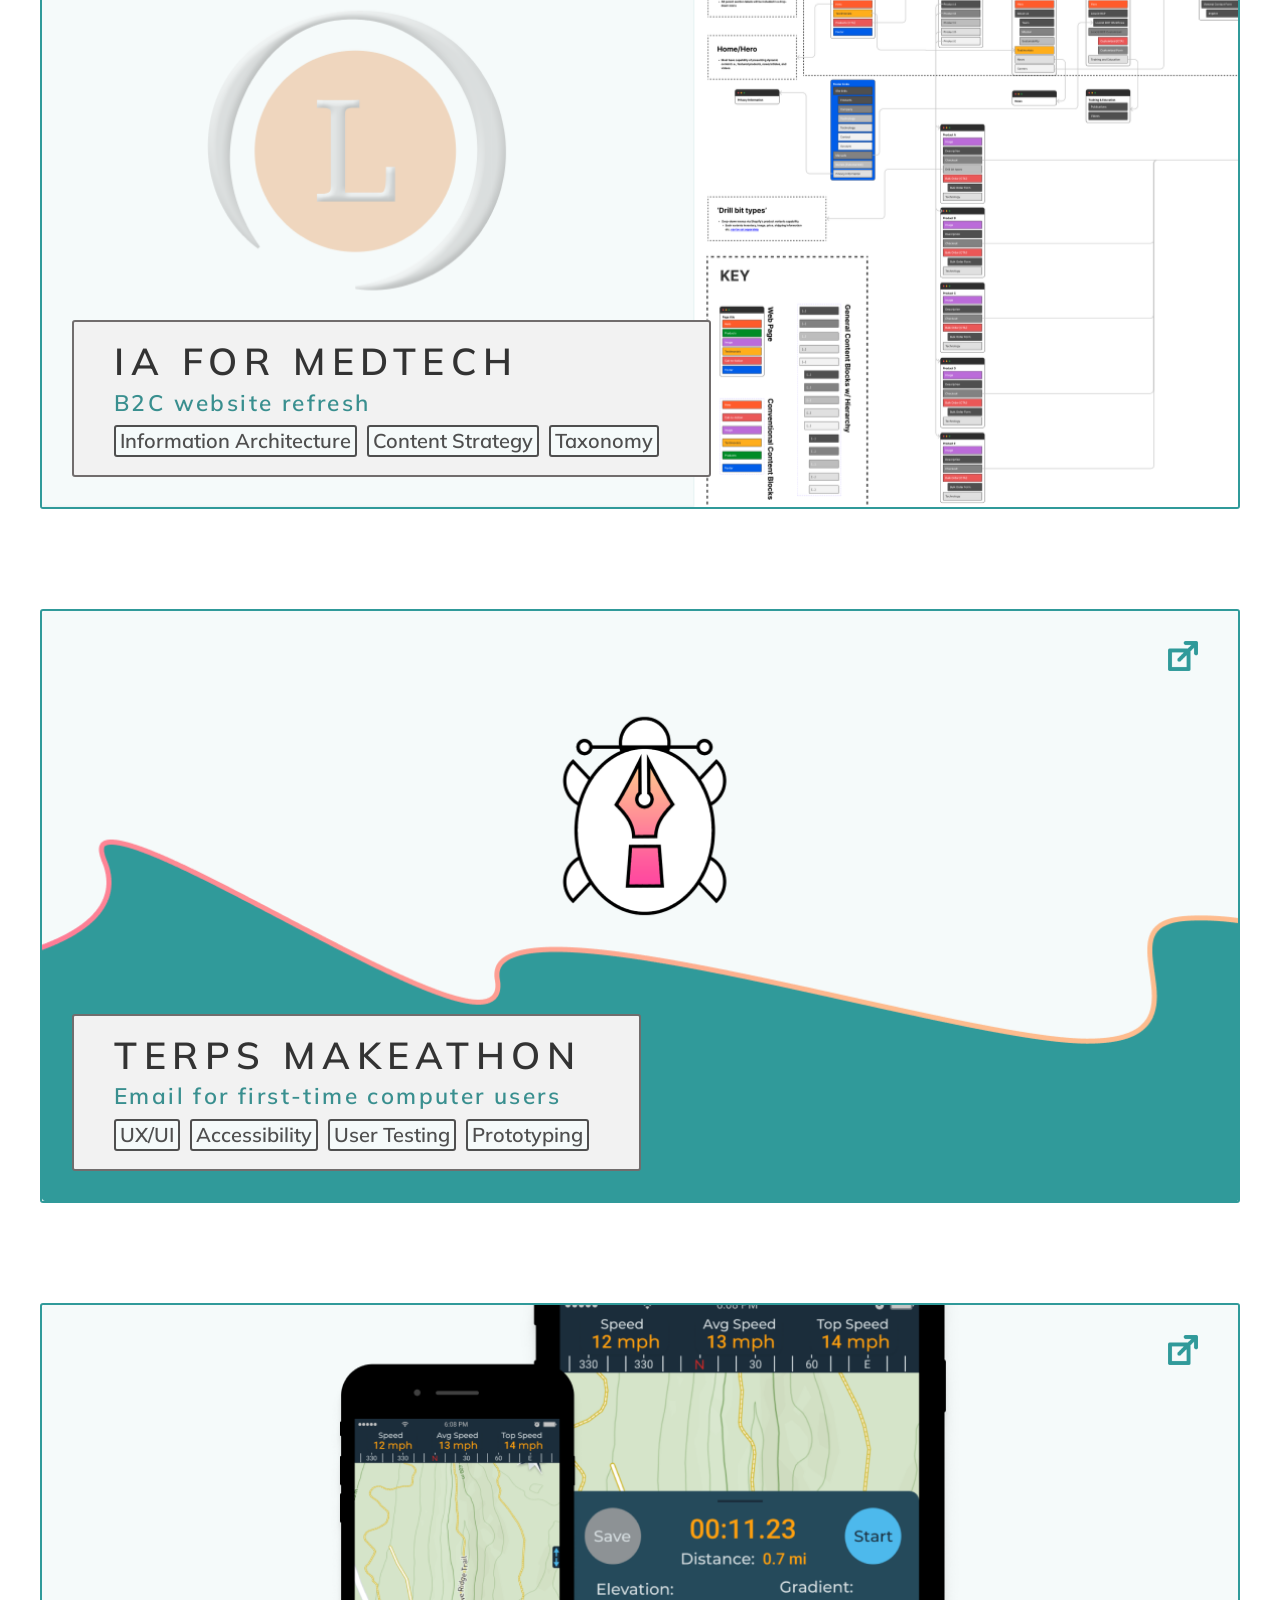
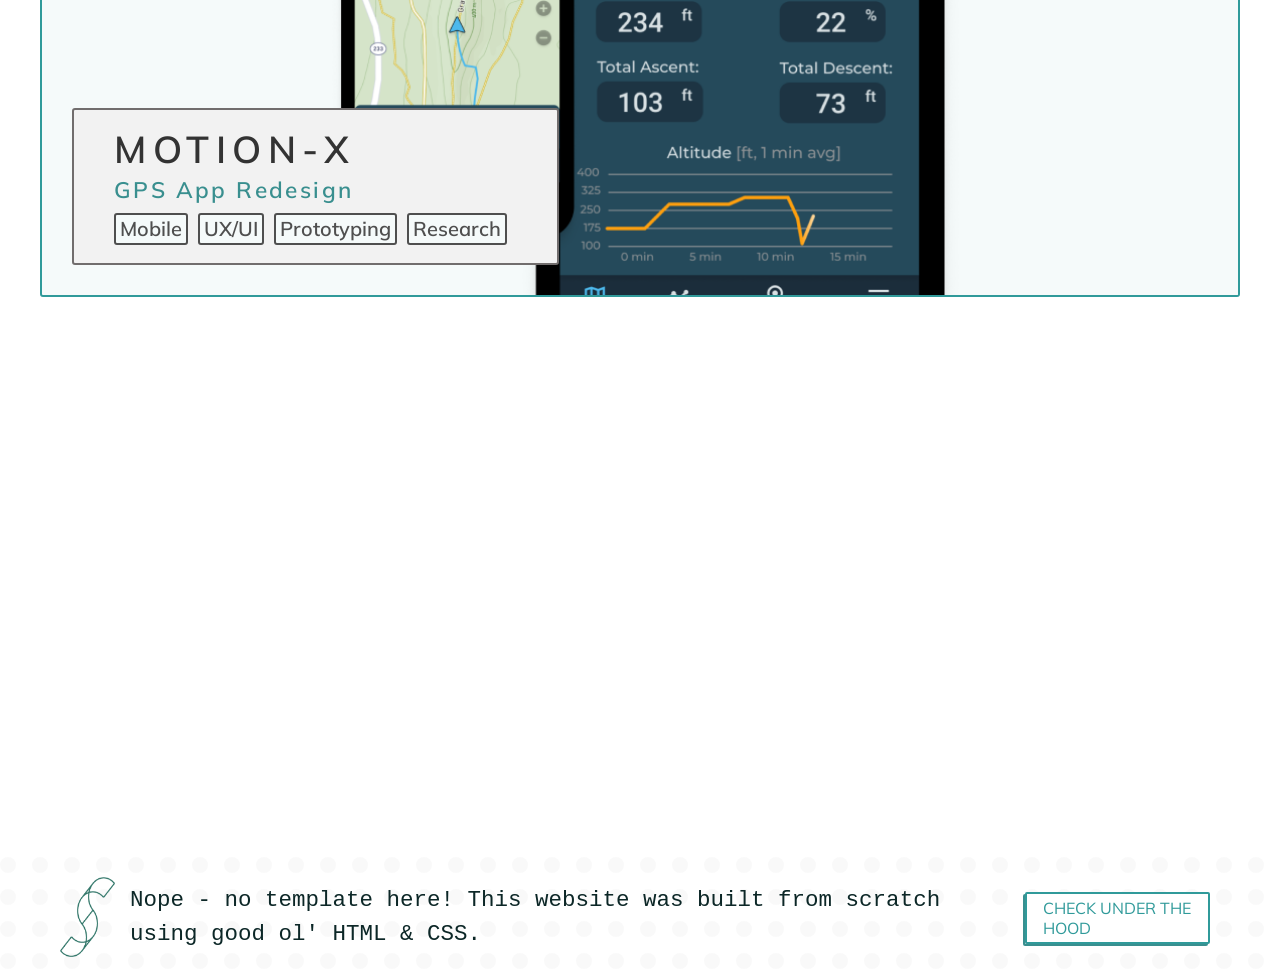
==== commit 0937124b: "forgot to save" ====
--- a/index.html
+++ b/index.html
@@ -47,7 +47,7 @@
                 <div class="header-large from-right">                  
                    
                     <nav>
-                        <a href="#work" class="button"><strong>Work</strong></a>
+                        <a href="#work" class="button">Projects</a>
                         <a href="about.html" class="button">About</a>
                         <a href="mailto:seanrobinsimmons@gmail.com" class="button">Contact</a>
                         <a href="Resume/Resume-V2-220222.pdf" target="_blank"class="button">Resume</a>
@@ -95,9 +95,9 @@
 
         
         <!-- Case Studies -->
-        <div id="work" class="wrapper fade-in">
+        <div id="Projects" class="wrapper fade-in">
             <div class="container">
-                <p class="work-title">Case Studies</p>
+                <p class="work-title">Projects</p>
             </div>
         </div>
             <div class="case-studies  fade-in" id="work">
--- a/resources/css/styles.css
+++ b/resources/css/styles.css
@@ -189,6 +189,7 @@
 
 .wrapper {
     margin-bottom: 6em;
+    
 }
 
 .container {
@@ -249,7 +250,7 @@
     display: flex;
     flex-direction: column;
     align-items: center;
-    margin-top: 18em;
+    margin-top: 10em;
     margin-bottom: 8em;
 }
 .splash {
